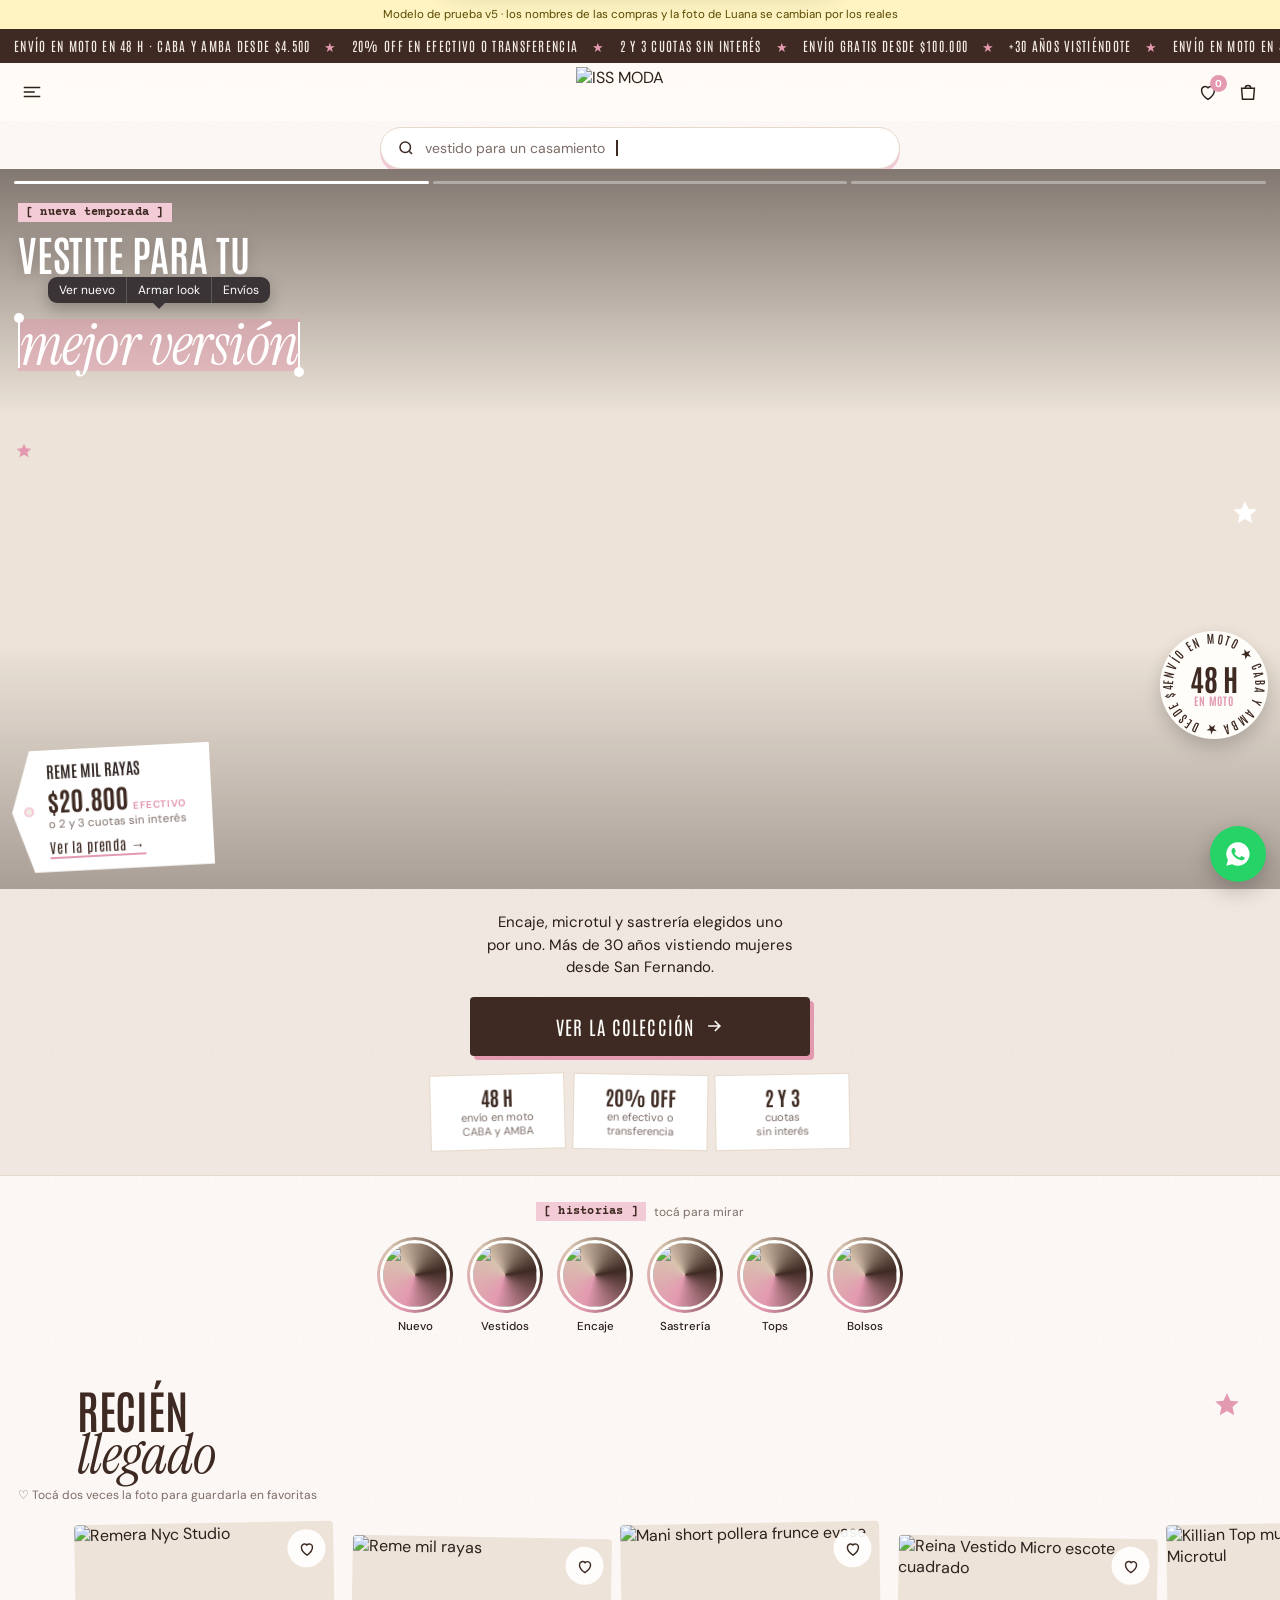
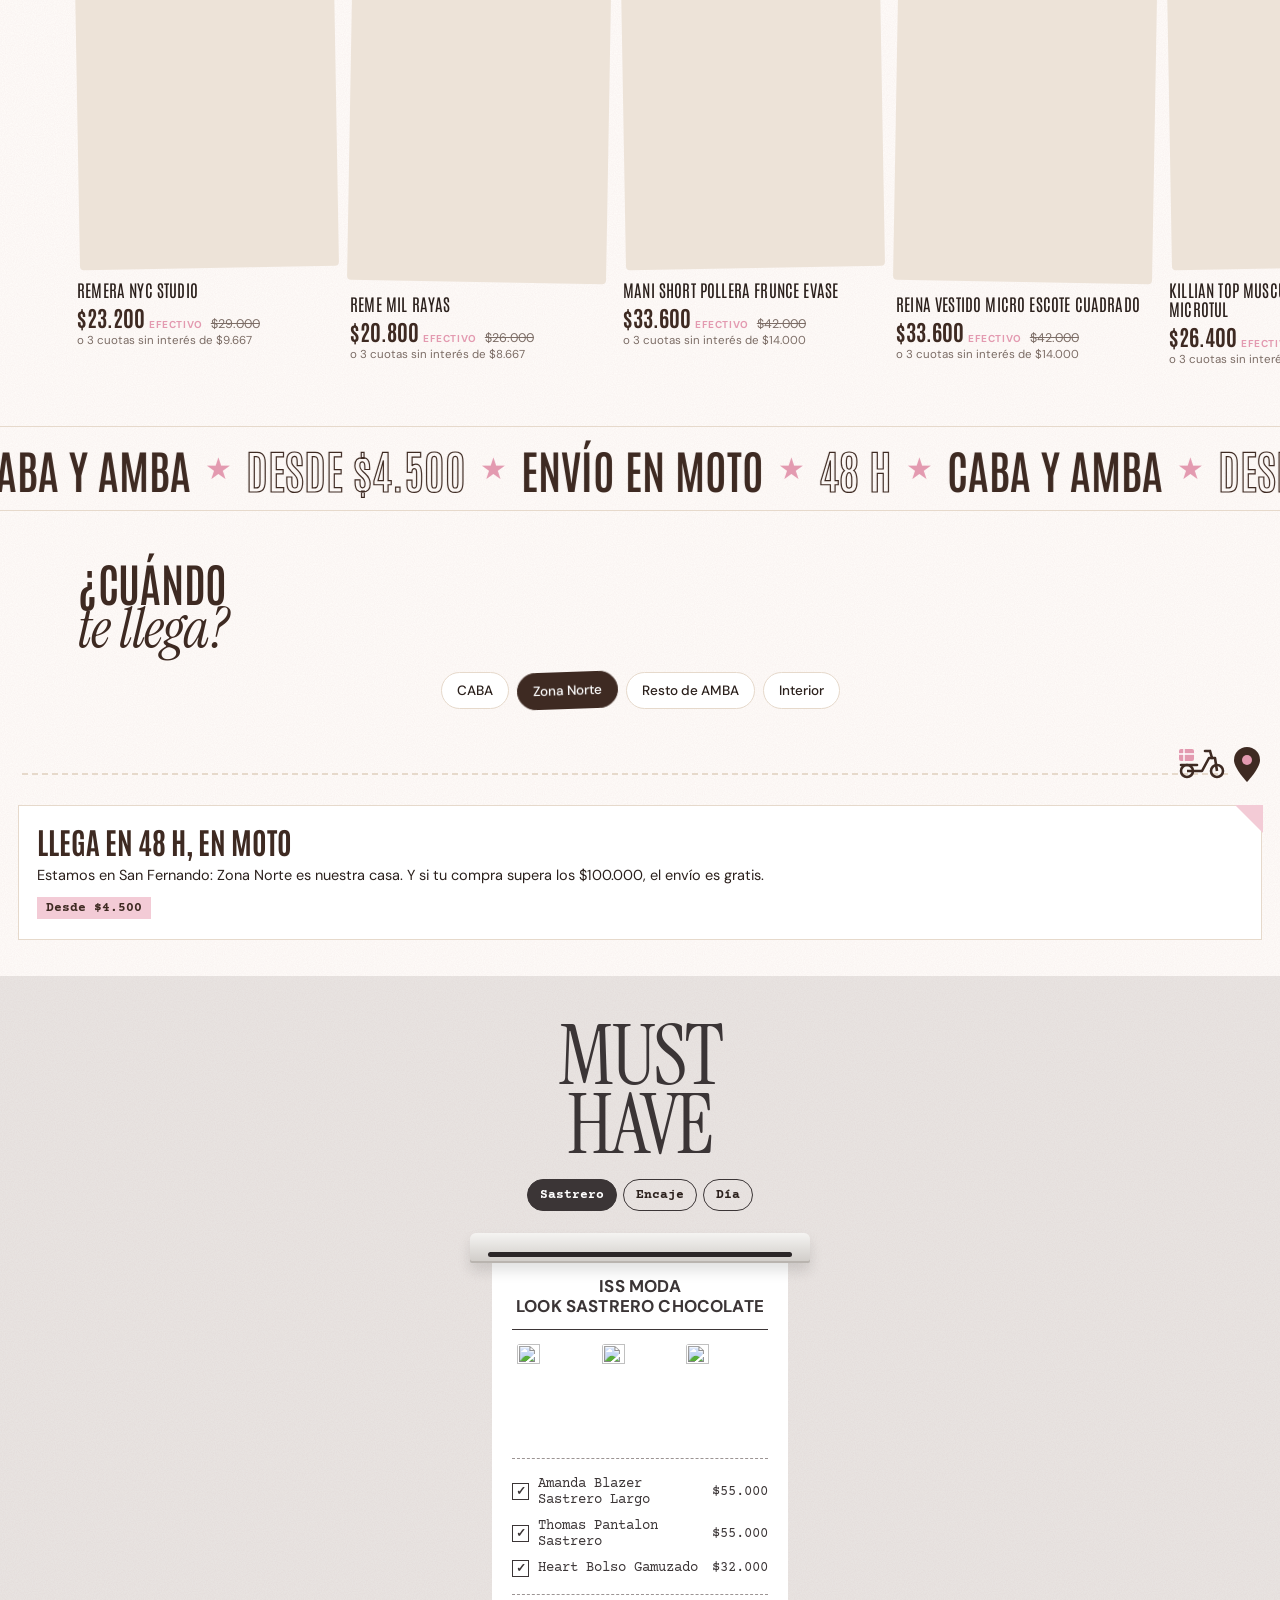
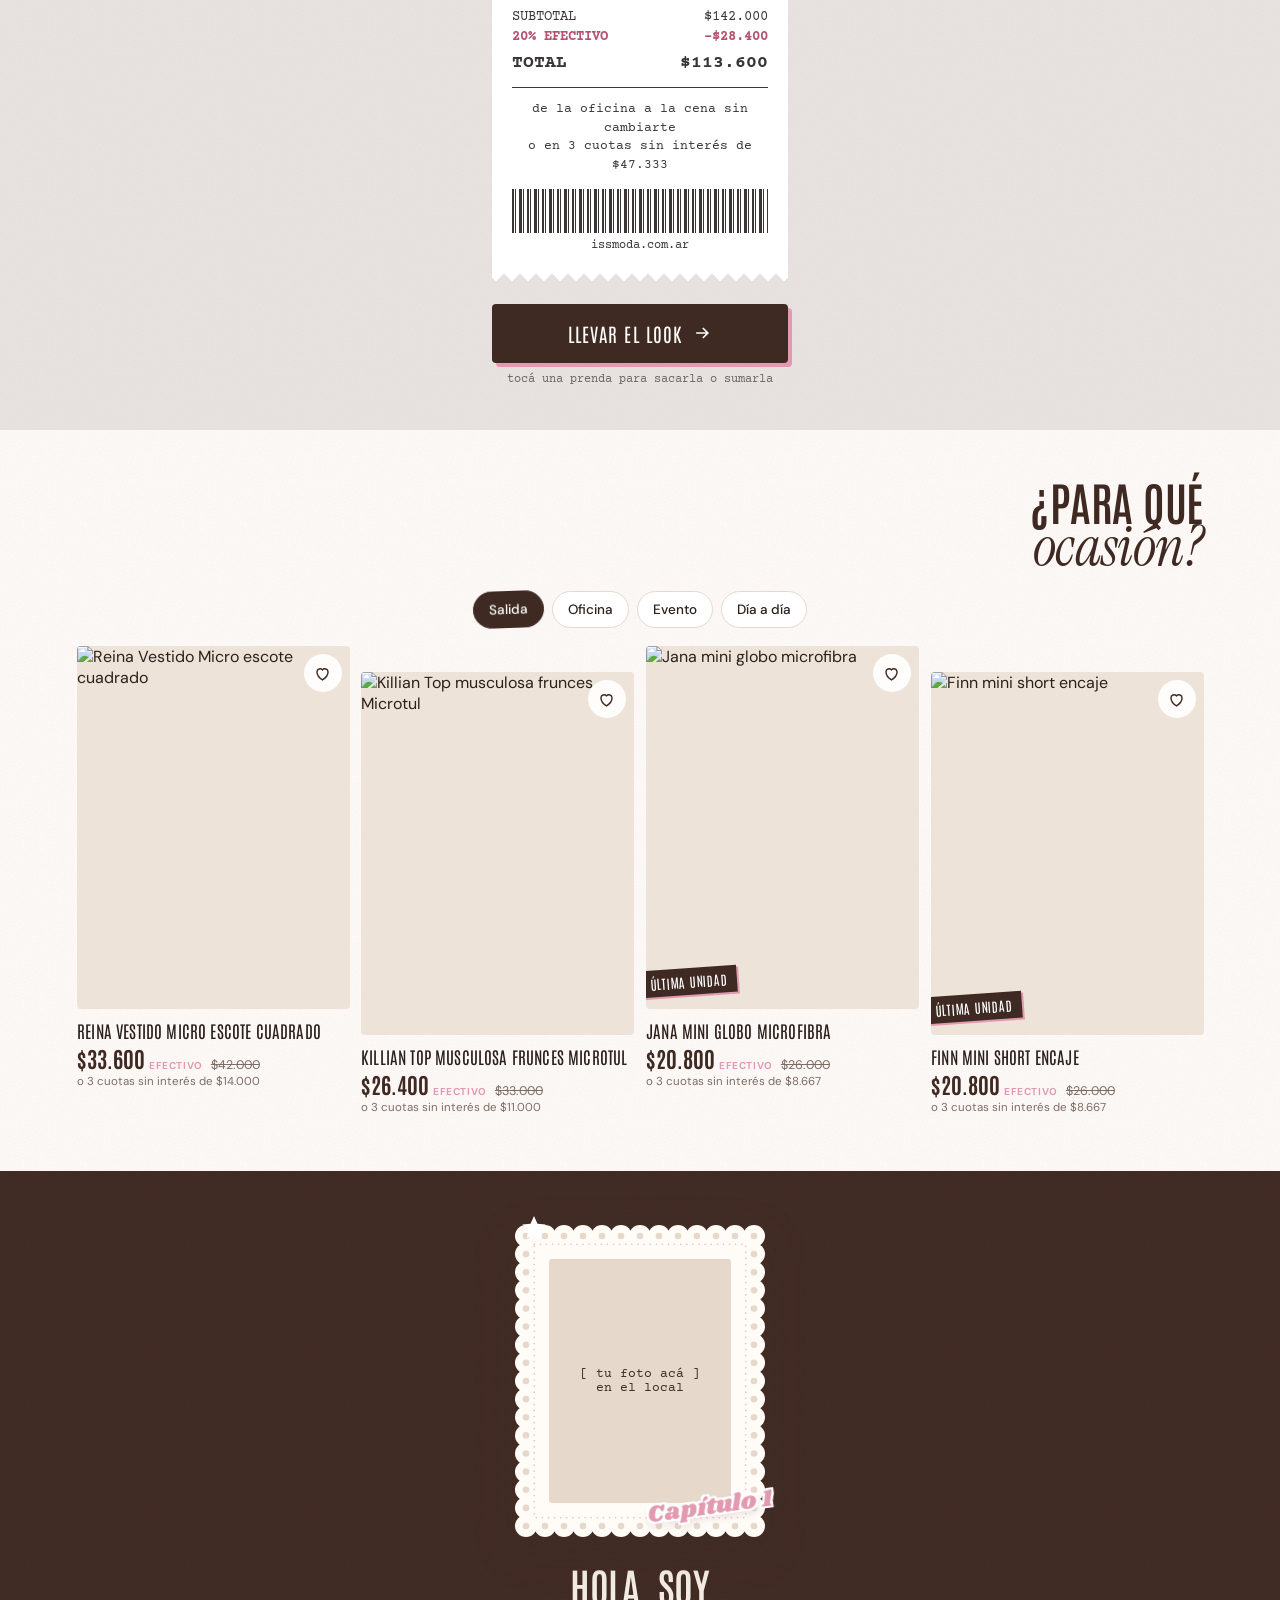
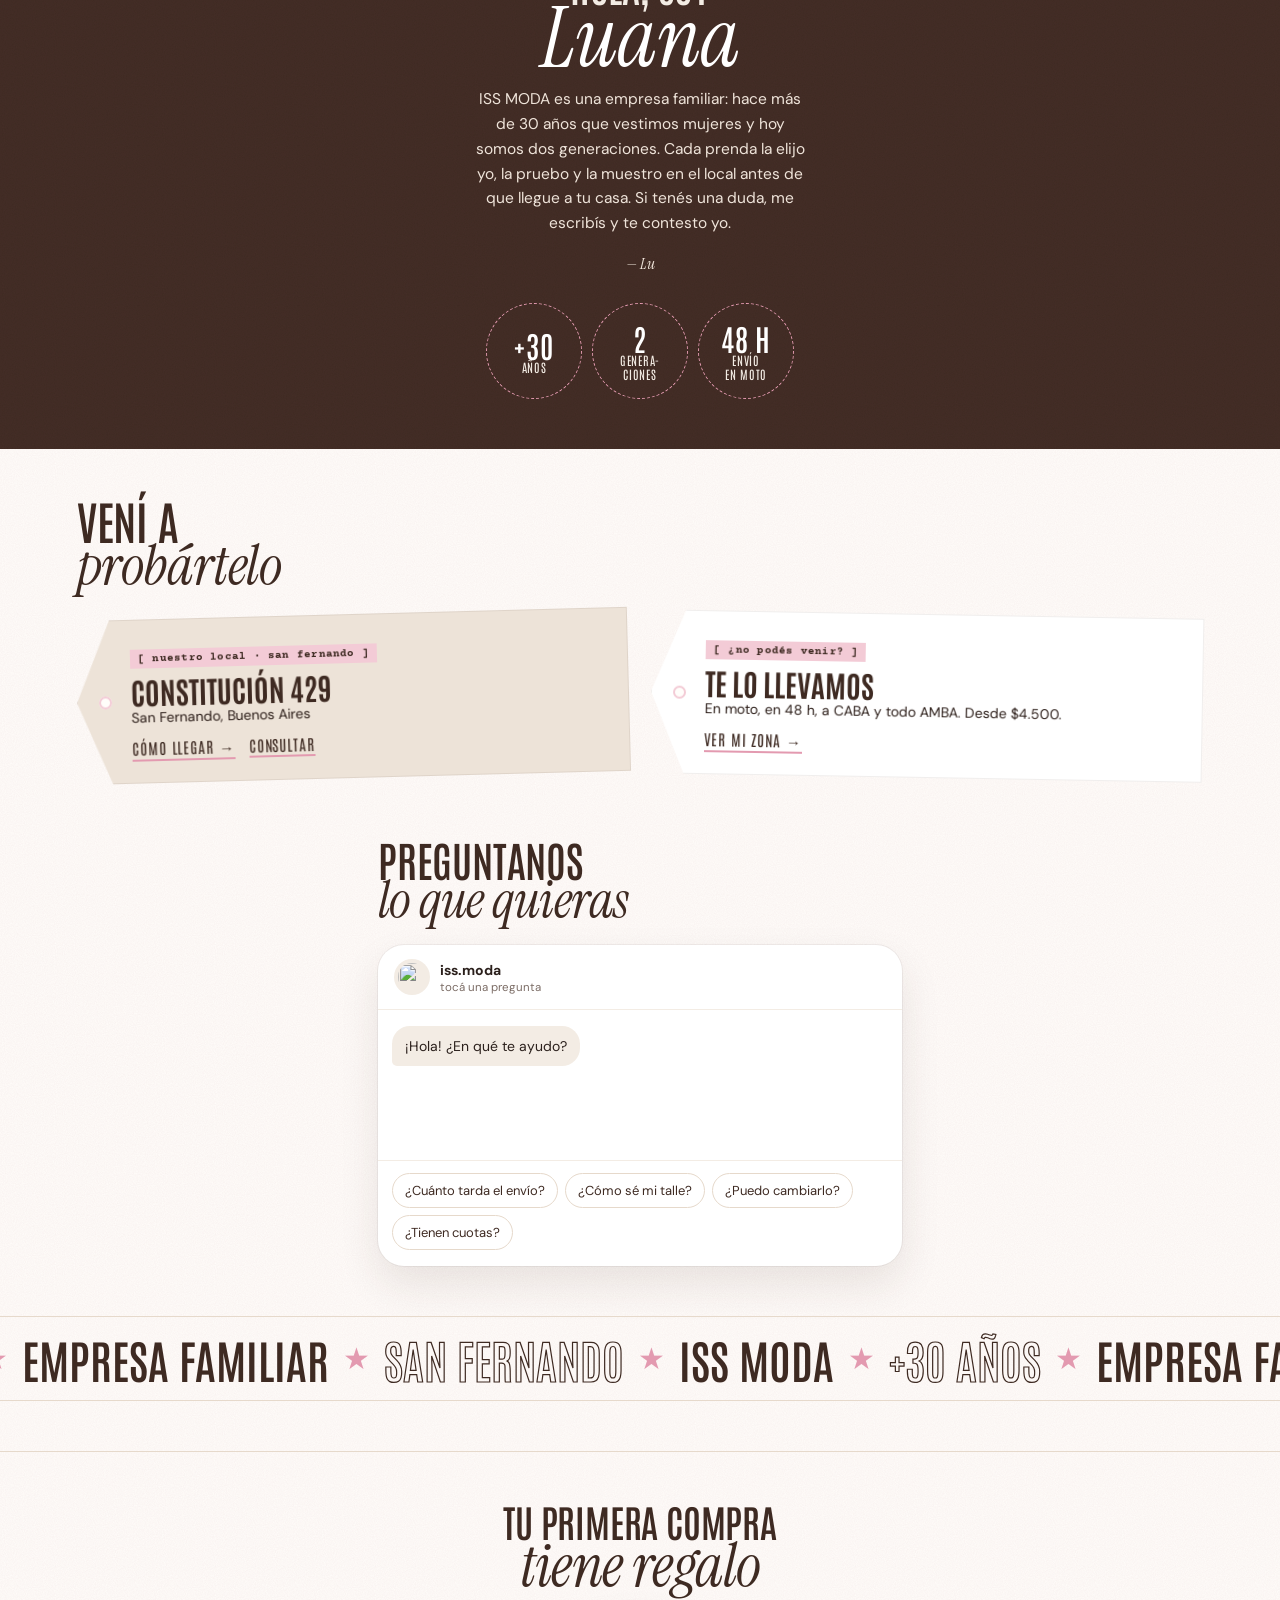
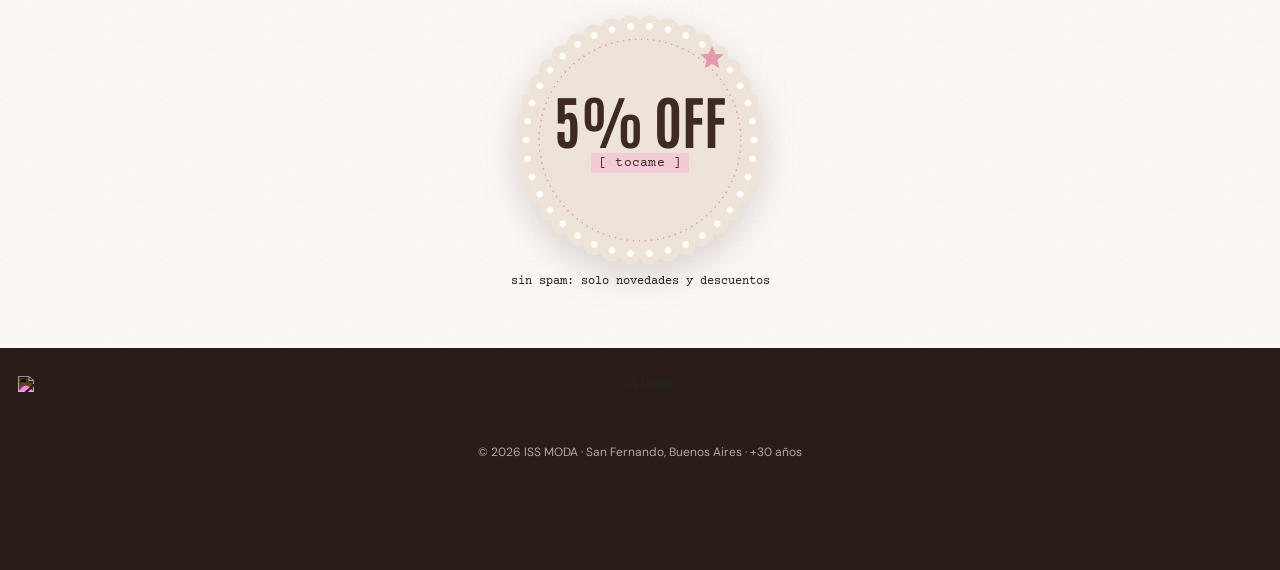
==== index.html @ 7a29948b "Modelo de prueba de la portada de ISS MODA" ====
<!doctype html>
<html lang="es">
<head>
<meta charset="utf-8">
<meta name="viewport" content="width=device-width,initial-scale=1">
<title>ISS MODA · modelo v5</title>
<link rel="preconnect" href="https://fonts.googleapis.com">
<link href="https://fonts.googleapis.com/css2?family=Antonio:wght@400;600;700&family=Instrument+Serif:ital@0;1&family=Courier+Prime:wght@400;700&family=DM+Sans:opsz,wght@9..40,400;9..40,500;9..40,700&family=Shrikhand&display=swap" rel="stylesheet">
<style>
:root{
  --rosa:#F3ECE4; --rosa2:#F3CBD6; --chicle:#E39AB0; --bordo:#3E2A22; --vino:#2A1C17;
  --nude:#EDE3D8; --crema:#FFFDFA; --rojo:#B5536E; --tinta:#2B201C; --gris:#7C6D66; --beige2:#E6D9CB;
  --caps:"Antonio",Impact,sans-serif; --serif:"Instrument Serif",Georgia,serif; --mono:"Courier Prime",monospace;
  --txt:"DM Sans",Helvetica,Arial,sans-serif; --sticker:"Shrikhand",cursive;
  --grano:url("data:image/svg+xml,%3Csvg xmlns='http://www.w3.org/2000/svg' width='160' height='160'%3E%3Cfilter id='n'%3E%3CfeTurbulence type='fractalNoise' baseFrequency='.9' numOctaves='2' stitchTiles='stitch'/%3E%3CfeColorMatrix values='0 0 0 0 .35 0 0 0 0 .1 0 0 0 0 .15 0 0 0 .07 0'/%3E%3C/filter%3E%3Crect width='160' height='160' filter='url(%23n)'/%3E%3C/svg%3E");
}
*{box-sizing:border-box;margin:0;padding:0}
html{scroll-behavior:smooth}
body{background:var(--crema) var(--grano);color:var(--tinta);font-family:var(--txt);-webkit-font-smoothing:antialiased;overflow-x:hidden}
img{display:block;max-width:100%}
a{color:inherit;text-decoration:none}
button{font:inherit;color:inherit;background:none;border:0;cursor:pointer}

.nota-modelo{background:#FFF4C2;color:#5a4a00;font-size:11.5px;text-align:center;padding:7px 12px}

/* ---------- piezas reutilizables ---------- */
.caps{font-family:var(--caps);font-weight:600;text-transform:uppercase;letter-spacing:-.005em;line-height:.92;color:var(--bordo)}
.it{font-family:var(--serif);font-style:italic;font-weight:400;letter-spacing:-.01em;line-height:.9;color:var(--bordo)}
.corchete{display:inline-block;background:var(--rosa2);color:var(--bordo);font-family:var(--mono);font-weight:700;font-size:12px;padding:3px 8px;letter-spacing:.02em}
.sticker-txt{display:inline-block;font-family:var(--sticker);color:var(--chicle);font-size:24px;line-height:1;transform:rotate(-4deg);
  text-shadow:2px 0 #fff,-2px 0 #fff,0 2px #fff,0 -2px #fff,2px 2px #fff,-2px -2px #fff,2px -2px #fff,-2px 2px #fff,0 4px 8px rgba(94,20,40,.18)}
.estrella{position:absolute;width:26px;height:26px;fill:var(--chicle);animation:titila 2.6s ease-in-out infinite;pointer-events:none}
@keyframes titila{0%,100%{transform:scale(1) rotate(0)}50%{transform:scale(.72) rotate(18deg);opacity:.75}}
.polaroid{position:absolute;background:#fff;padding:5px;border-radius:6px;box-shadow:0 10px 24px rgba(62,42,34,.2)}
.polaroid img{width:100%;height:100%;object-fit:cover;border-radius:3px}
.cta{display:flex;align-items:center;justify-content:center;gap:10px;background:var(--bordo);color:var(--crema);font-family:var(--caps);font-size:19px;letter-spacing:.06em;text-transform:uppercase;padding:17px 22px;border-radius:4px;box-shadow:4px 4px 0 var(--chicle);transition:transform .15s,box-shadow .15s}
.cta:active{transform:translate(4px,4px);box-shadow:0 0 0 var(--chicle)}
.cta svg{width:20px;height:20px;stroke:currentColor;fill:none;stroke-width:2}

/* entrada tipo "pegar un sticker" */
.pega{opacity:0;transform:scale(1.18) rotate(var(--r,-3deg))}
.pega.in{animation:pegar .55s cubic-bezier(.2,1.5,.45,1) forwards}
@keyframes pegar{to{opacity:1;transform:scale(1) rotate(var(--r2,0deg))}}
.sube{opacity:0;transform:translateY(28px)}
.sube.in{transition:opacity .7s,transform .7s cubic-bezier(.2,.8,.2,1);opacity:1;transform:none}

/* ---------- arriba ---------- */
.aviso{background:var(--bordo);color:var(--rosa);font-family:var(--caps);font-size:13px;letter-spacing:.1em;text-transform:uppercase;white-space:nowrap;overflow:hidden;padding:8px 0}
.aviso-in{display:inline-block;animation:corre 30s linear infinite}
.aviso span{margin:0 14px}
.aviso i{font-style:normal;color:var(--chicle)}
@keyframes corre{to{transform:translateX(-50%)}}
header{position:sticky;top:0;z-index:40;background:rgba(255,251,247,.9);backdrop-filter:blur(12px)}
.cab{display:flex;align-items:center;justify-content:space-between;height:58px;padding:0 12px}
.cab .logo{height:50px}
.ico{width:40px;height:40px;display:grid;place-items:center;position:relative}
.ico svg{width:22px;height:22px;stroke:var(--tinta);fill:none;stroke-width:1.6}
.ico em{position:absolute;top:3px;right:1px;min-width:17px;height:17px;padding:0 4px;border-radius:9px;background:var(--chicle);color:#fff;font-style:normal;font-size:10px;font-weight:700;display:grid;place-items:center;transition:transform .3s}
.ico em.salta{animation:salta .5s}
@keyframes salta{40%{transform:scale(1.5)}}
.buscador{margin:4px 14px 0;display:flex;align-items:center;gap:10px;background:#fff;border:1.5px solid var(--beige2);border-radius:99px;padding:11px 16px;font-size:14px;color:var(--gris);box-shadow:0 4px 0 var(--rosa2)}
.buscador svg{width:18px;height:18px;stroke:var(--bordo);fill:none;stroke-width:2;flex:none}
.cursor{display:inline-block;width:1.5px;height:16px;background:var(--bordo);margin-left:1px;vertical-align:-3px;animation:parpadea 1s steps(1) infinite}
@keyframes parpadea{50%{opacity:0}}

/* ---------- portada ---------- */
.hero{position:relative;background:var(--rosa) var(--grano);border-top:1px solid var(--beige2);border-bottom:1px solid var(--beige2);padding:26px 0 34px;margin-top:14px;overflow:hidden}
.escena{position:relative;width:min(340px,86vw);margin:0 auto;aspect-ratio:4/5}
.marco{position:absolute;inset:0;filter:drop-shadow(0 14px 22px rgba(62,42,34,.16));background-size:100% 100%}
.marco .foto{position:absolute;inset:34px;overflow:hidden;border-radius:3px}
.marco .foto img{width:100%;height:110%;object-fit:cover;object-position:center 20%;will-change:transform}
.tag{position:absolute;left:-14px;top:-6px;width:120px;z-index:3;transform-origin:62px 4px;animation:hamaca 3.4s ease-in-out infinite}
@keyframes hamaca{0%,100%{transform:rotate(-14deg)}50%{transform:rotate(-4deg)}}
.tag svg{width:120px;overflow:visible}
.tag p{position:absolute;left:0;right:0;top:46px;text-align:center;font-family:var(--caps);font-weight:600;font-size:13px;line-height:1.05;color:var(--bordo);transform:rotate(12deg)}
.s1{width:104px;height:124px;right:-26px;bottom:44px;--r:9deg;--r2:7deg;z-index:3}
.s2{width:84px;height:100px;left:-22px;bottom:-14px;--r:-12deg;--r2:-9deg;z-index:3}
.hero-txt{position:relative;text-align:center;padding:30px 16px 0}
.hero h1 .caps{display:block;font-size:52px}
.hero h1 .it{display:inline-block;font-size:70px;margin:50px 0 4px;position:relative}
.sel{position:relative;display:inline-block;padding:0 2px;background:linear-gradient(rgba(233,143,170,.38),rgba(233,143,170,.38)) no-repeat left/0% 100%;transition:background-size .9s cubic-bezier(.6,0,.2,1)}
.sel.on{background-size:100% 100%}
.sel i{position:absolute;top:6%;bottom:6%;width:2px;background:var(--bordo);opacity:0;transition:opacity .3s .8s}
.sel i:after{content:"";position:absolute;left:-4px;width:10px;height:10px;border-radius:50%;background:var(--bordo)}
.sel .ha{left:0}.sel .ha:after{top:-9px}
.sel .hb{right:0}.sel .hb:after{bottom:-9px}
.sel.on i{opacity:1}
.burbuja{position:absolute;left:50%;top:-42px;transform:translate(-50%,8px) scale(.9);opacity:0;display:flex;background:#3a3436;border-radius:9px;box-shadow:0 6px 16px rgba(0,0,0,.25);white-space:nowrap;transition:.35s cubic-bezier(.2,1.4,.4,1) 1.1s;z-index:5}
.sel.on .burbuja{opacity:1;transform:translate(-50%,0) scale(1)}
.burbuja:after{content:"";position:absolute;left:50%;bottom:-6px;margin-left:-6px;border:6px solid transparent;border-bottom:0;border-top-color:#3a3436}
.burbuja a{font-family:var(--txt);font-style:normal;font-size:12px;color:#fff;padding:8px 11px;letter-spacing:0}
.burbuja a+a{border-left:1px solid rgba(255,255,255,.18)}
.hero-sub{font-size:15px;line-height:1.5;color:var(--vino);max-width:310px;margin:10px auto 22px}
.hero .cta{max-width:320px;margin:0 auto}
.garantias{display:flex;justify-content:center;gap:6px 14px;flex-wrap:wrap;margin-top:16px;font-size:12px;color:var(--vino)}
.garantias span:before{content:"✓ ";color:var(--chicle);font-weight:700}

/* ---------- portada v4: la ropa a pantalla completa ---------- */
.hero2{position:relative;height:min(80svh,720px);min-height:540px;overflow:hidden;background:var(--nude)}
#slides{position:absolute;inset:-60px 0 0 0;will-change:transform}
.hero2 .sl{position:absolute;inset:0;opacity:0;transition:opacity 1s ease}
.hero2 .sl.on{opacity:1}
.hero2 .sl img{width:100%;height:100%;object-fit:cover;object-position:center 22%;transform:scale(1.1);transition:transform 6.5s ease-out}
.hero2 .sl.on img{transform:scale(1)}
.hero2 .velo{position:absolute;inset:0;z-index:1;pointer-events:none;background:linear-gradient(180deg,rgba(43,32,28,.55) 0%,rgba(43,32,28,0) 34%,rgba(43,32,28,0) 66%,rgba(43,32,28,.35) 100%)}
.hero2 .tz{position:absolute;top:0;bottom:0;width:40%;z-index:2}
.hero2 .tzi{left:0}.hero2 .tzd{right:0}
.barras-h{position:absolute;top:12px;left:14px;right:14px;display:flex;gap:4px;z-index:3}
.barras-h i{flex:1;height:2.5px;background:rgba(255,255,255,.35);border-radius:2px;overflow:hidden}
.barras-h i b{display:block;height:100%;width:0;background:#fff}
.hero2-tit{position:absolute;top:30px;left:18px;right:18px;z-index:3;pointer-events:none}
.hero2-tit .corchete{pointer-events:auto}
.hero2-tit .caps{display:block;color:#fff;font-size:42px;margin-top:12px;text-shadow:0 2px 14px rgba(0,0,0,.18)}
.hero2-tit .it{display:inline-block;color:#fff;font-size:58px;margin-top:46px;pointer-events:auto}
.hero2-tit .sel i,.hero2-tit .sel i:after{background:#fff}
.etqP{position:absolute;left:12px;bottom:20px;z-index:3;display:block;background:#fff;padding:13px 18px 13px 36px;min-width:200px;max-width:62%;
  clip-path:polygon(20px 0,100% 0,100% 100%,20px 100%,0 50%);transform:rotate(-3deg);filter:drop-shadow(0 8px 16px rgba(0,0,0,.2))}
.etqP:before{content:"";position:absolute;left:12px;top:50%;width:10px;height:10px;margin-top:-5px;border-radius:50%;background:var(--rosa);box-shadow:inset 0 0 0 2px var(--rosa2)}
.etqP b{display:block;font-family:var(--caps);font-weight:600;font-size:16px;text-transform:uppercase;line-height:1.05;color:var(--tinta)}
.etqP .ef{display:block;font-family:var(--caps);font-weight:700;font-size:26px;color:var(--bordo);margin-top:3px}
.etqP .ef small{font-family:var(--txt);font-size:10px;font-weight:700;color:var(--chicle);text-transform:uppercase;letter-spacing:.06em;margin-left:4px}
.etqP span{display:block;font-size:11.5px;color:var(--gris)}
.etqP u{display:inline-block;margin-top:6px;font-family:var(--caps);font-size:14px;letter-spacing:.06em;text-decoration:none;border-bottom:2px solid var(--chicle);color:var(--bordo)}
.etqP.pop{animation:etq .6s cubic-bezier(.2,1.5,.45,1)}
@keyframes etq{from{opacity:0;transform:rotate(-9deg) translateY(16px) scale(.9)}}
.giro{position:absolute;right:12px;bottom:150px;z-index:3;width:108px;height:108px;border-radius:50%;background:var(--crema);box-shadow:0 8px 18px rgba(0,0,0,.18)}
.giro svg.txt{position:absolute;inset:0;width:100%;height:100%;animation:gira 16s linear infinite}
@keyframes gira{to{transform:rotate(360deg)}}
.giro .centro{position:absolute;inset:0;display:grid;place-items:center;text-align:center;font-family:var(--caps);font-weight:700;color:var(--bordo);line-height:.9}
.giro .centro b{display:block;font-size:30px}
.giro .centro small{font-size:11px;letter-spacing:.08em;color:var(--chicle)}
.hero-pie{background:var(--rosa) var(--grano);padding:22px 18px 26px;text-align:center;border-bottom:1px solid var(--beige2)}
.hero-pie .hero-sub{margin:0 auto 18px}
.hero-pie .cta{max-width:340px;margin:0 auto}
.benef{display:grid;grid-template-columns:repeat(3,1fr);gap:8px;margin:18px auto 0;max-width:420px}
.benef div{background:#fff;border:1.5px solid var(--beige2);padding:12px 6px 10px;text-align:center;transform:rotate(var(--r,0deg))}
.benef b{display:block;font-family:var(--caps);font-size:20px;color:var(--bordo);line-height:1}
.benef span{display:block;font-size:11px;color:var(--gris);margin-top:4px;line-height:1.25}

/* ---------- ¿cuándo te llega? ---------- */
.envio{padding:50px 0 6px}
.ruta{position:relative;height:60px;margin:6px 18px 0}
.camino{position:absolute;left:4px;right:34px;top:40px;border-top:2.5px dashed var(--beige2)}
.moto{position:absolute;left:0;top:10px;width:52px;transition:left 1.6s cubic-bezier(.55,0,.2,1)}
.moto svg{width:52px;height:36px}
.ruta.va .moto{left:calc(100% - 86px)}
.ruta.va .moto svg{animation:traqueteo .2s linear 8}
@keyframes traqueteo{50%{transform:translateY(-2px)}}
.pin{position:absolute;right:0;top:12px;width:30px;height:38px}
.resp{margin:12px 18px 0;background:#fff;border:1.5px solid var(--beige2);padding:20px 18px;position:relative}
.resp:after{content:"";position:absolute;right:-1.5px;top:-1.5px;border:14px solid transparent;border-right-color:var(--rosa2);border-top-color:var(--rosa2)}
.resp h3{font-family:var(--caps);font-size:30px;text-transform:uppercase;color:var(--bordo);line-height:1}
.resp p{font-size:14.5px;line-height:1.55;color:var(--tinta);margin-top:8px}
.resp .precio{display:inline-block;margin-top:10px;font-family:var(--mono);font-weight:700;font-size:13px;background:var(--rosa2);color:var(--bordo);padding:4px 9px}
.resp.cambia{animation:msj .4s cubic-bezier(.2,1.3,.4,1)}

/* ---------- movimiento extra (v5) ---------- */
.progreso{position:fixed;top:0;left:0;height:3px;width:100%;transform-origin:0 50%;transform:scaleX(0);background:var(--chicle);z-index:100}
.hero2-tit .corchete{animation:subeL .7s .15s both}
.hero2-tit .caps{animation:subeL .8s .3s both}
.hero2-tit .it{animation:subeL .8s .5s both}
.etqP{animation:etq .7s .9s both}
.giro{animation:pegar2 .7s 1.2s cubic-bezier(.2,1.5,.45,1) both}
@keyframes subeL{from{opacity:0;transform:translateY(34px)}}
@keyframes pegar2{from{opacity:0;transform:scale(1.4) rotate(-20deg)}}
.benef div{animation:pop .6s cubic-bezier(.2,1.5,.45,1) both}
.benef div:nth-child(1){animation-delay:1.1s}.benef div:nth-child(2){animation-delay:1.25s}.benef div:nth-child(3){animation-delay:1.4s}
@keyframes pop{from{opacity:0;transform:translateY(14px) scale(.85)}}
.cta{position:relative;overflow:hidden}
.cta:after{content:"";position:absolute;top:0;bottom:0;left:-60%;width:45%;background:linear-gradient(100deg,transparent,rgba(255,255,255,.35),transparent);animation:brillo 4s ease-in-out infinite}
@keyframes brillo{0%,55%{left:-60%}100%{left:130%}}
.tit.sube .caps{opacity:0;transform:translateX(-46px);transition:opacity .8s,transform .8s cubic-bezier(.2,.8,.2,1)}
.tit.sube .it{display:inline-block;opacity:0;transform:translateX(46px);transition:opacity .8s .15s,transform .8s .15s cubic-bezier(.2,.8,.2,1)}
.tit.sube.in .caps,.tit.sube.in .it{opacity:1;transform:none}
.carril .pr{opacity:0;transform:translateX(50px) rotate(3deg)}
.carril.in .pr{animation:entraC .8s cubic-bezier(.2,1.2,.4,1) forwards}
.carril.in .pr:nth-child(2){animation-delay:.12s}.carril.in .pr:nth-child(3){animation-delay:.24s}.carril.in .pr:nth-child(4){animation-delay:.36s}
@keyframes entraC{to{opacity:1;transform:none}}
.cinta{overflow:hidden;white-space:nowrap;padding:12px 0;margin-top:40px;border-top:1px solid var(--beige2);border-bottom:1px solid var(--beige2)}
.cinta-in{display:inline-block;will-change:transform}
.cinta span{font-family:var(--caps);font-weight:600;font-size:46px;text-transform:uppercase;color:transparent;-webkit-text-stroke:1.2px var(--bordo);margin:0 14px;vertical-align:middle}
.cinta span.lleno{color:var(--bordo);-webkit-text-stroke:0}
.cinta i{font-style:normal;color:var(--chicle);font-size:30px;vertical-align:middle}
.sello{transition:transform .4s}
.sellos.in .sello{animation:pop .6s cubic-bezier(.2,1.5,.45,1) both}
.sellos.in .sello:nth-child(2){animation-delay:.15s}.sellos.in .sello:nth-child(3){animation-delay:.3s}
.etiq.in{animation:pegar .55s cubic-bezier(.2,1.5,.45,1) forwards,hamacaE 5s 1s ease-in-out infinite}
@keyframes hamacaE{0%,100%{transform:rotate(var(--r2))}50%{transform:rotate(calc(var(--r2) * -1))}}
.estrella{animation:titila 2.6s ease-in-out infinite,flota 6s ease-in-out infinite}
@keyframes flota{50%{translate:0 -8px}}

/* ---------- historias ---------- */
.historias{padding:26px 0 6px}
.historias .top{padding:0 18px 12px;display:flex;align-items:center;gap:8px}
.hist{display:flex;gap:14px;overflow-x:auto;padding:4px 18px;scrollbar-width:none}
.hist::-webkit-scrollbar{display:none}
.hist button{flex:none;width:76px;text-align:center}
.anillo{width:76px;height:76px;border-radius:50%;padding:3px;background:conic-gradient(from 200deg,var(--chicle),#D8C3AF,var(--bordo),var(--chicle))}
.anillo.visto{background:var(--beige2)}
.anillo img{width:100%;height:100%;border-radius:50%;object-fit:cover;border:3px solid var(--crema)}
.hist span{display:block;font-size:11.5px;margin-top:6px;font-weight:500}
/* visor de historias */
.visor{position:fixed;inset:0;z-index:90;background:#000;display:none}
.visor.abierto{display:block;animation:abre .3s ease-out}
@keyframes abre{from{opacity:0;transform:scale(.94)}}
.visor img{width:100%;height:100%;object-fit:cover}
.barras{position:absolute;top:12px;left:10px;right:10px;display:flex;gap:4px;z-index:2}
.barras i{flex:1;height:2.5px;background:rgba(255,255,255,.35);border-radius:2px;overflow:hidden}
.barras i b{display:block;height:100%;width:0;background:#fff}
.visor-cab{position:absolute;top:24px;left:12px;right:12px;display:flex;align-items:center;gap:9px;color:#fff;z-index:2;font-size:13px;font-weight:600}
.visor-cab img{width:32px;height:32px;border-radius:50%;background:var(--rosa);object-fit:contain;padding:3px}
.visor-cab button{margin-left:auto;font-size:28px;color:#fff;line-height:1;padding:4px 8px}
.visor-pie{position:absolute;left:0;right:0;bottom:0;padding:60px 18px 28px;background:linear-gradient(transparent,rgba(0,0,0,.65));color:#fff;z-index:2}
.visor-pie h4{font-family:var(--caps);font-size:30px;text-transform:uppercase;line-height:1}
.visor-pie p{font-size:15px;margin:6px 0 14px}
.visor-pie a{display:block;text-align:center;background:#fff;color:var(--bordo);font-family:var(--caps);font-size:18px;text-transform:uppercase;letter-spacing:.06em;padding:14px;border-radius:4px}
.visor .zona{position:absolute;top:70px;bottom:150px;width:40%;z-index:1}
.visor .zi{left:0}.visor .zd{right:0}

/* ---------- títulos de sección (cada uno distinto a propósito) ---------- */
.tit{padding:0 18px;position:relative}
.tit .caps{font-size:46px}
.tit .it{font-size:56px}

/* ---------- lo nuevo ---------- */
.nuevo{padding:44px 0 0;position:relative}
.nuevo .tit{margin-bottom:6px}
.pista{font-size:12px;color:var(--gris);padding:0 18px 14px;display:flex;align-items:center;gap:6px}
.carril{display:flex;gap:14px;overflow-x:auto;scroll-snap-type:x mandatory;scroll-padding:0 18px;padding:6px 18px 20px;scrollbar-width:none}
.carril::-webkit-scrollbar{display:none}
.pr{flex:none;width:62%;max-width:270px;scroll-snap-align:start;position:relative}
.pr .ft{position:relative;aspect-ratio:3/4;overflow:hidden;background:var(--nude);border-radius:4px;user-select:none;-webkit-user-select:none}
.pr .ft img{width:100%;height:100%;object-fit:cover;transition:transform .5s}
.pr:nth-child(odd) .ft{transform:rotate(-1deg)}
.pr:nth-child(even) .ft{transform:rotate(1deg);margin-top:14px}
.cora{position:absolute;right:8px;top:8px;width:38px;height:38px;border-radius:50%;background:rgba(255,255,255,.92);display:grid;place-items:center;z-index:2}
.cora svg{width:19px;height:19px;stroke:var(--bordo);stroke-width:1.8;fill:none;transition:.25s}
.cora.si svg{fill:var(--chicle);stroke:var(--chicle);animation:salta .45s}
.gran-cora{position:absolute;left:50%;top:50%;width:90px;height:90px;margin:-45px 0 0 -45px;fill:#fff;opacity:0;pointer-events:none;filter:drop-shadow(0 4px 12px rgba(0,0,0,.3))}
.gran-cora.pop{animation:granCora .9s ease-out}
@keyframes granCora{0%{opacity:0;transform:scale(.3)}25%{opacity:1;transform:scale(1.15)}45%{transform:scale(.95)}80%{opacity:1;transform:scale(1)}100%{opacity:0;transform:scale(1.1) translateY(-20px)}}
.ult{position:absolute;left:-6px;bottom:14px;z-index:2;background:var(--bordo);color:#fff;font-family:var(--caps);font-size:13px;letter-spacing:.06em;text-transform:uppercase;padding:5px 10px;transform:rotate(-4deg);box-shadow:2px 2px 0 var(--chicle)}
.pr h3{font-family:var(--caps);font-weight:400;font-size:17px;text-transform:uppercase;letter-spacing:.01em;margin-top:12px;line-height:1.1}
.pr .pz{display:flex;align-items:baseline;gap:8px;margin-top:4px;flex-wrap:wrap}
.pr .ef{font-family:var(--caps);font-weight:700;font-size:22px;color:var(--bordo)}
.pr .ef small{font-family:var(--txt);font-size:10px;font-weight:700;color:var(--chicle);margin-left:4px;text-transform:uppercase;letter-spacing:.06em}
.pr del{font-size:12.5px;color:var(--gris)}
.pr .cu{font-size:11.5px;color:var(--gris);margin-top:1px}

/* ---------- ticket del look ---------- */
.ticket-sec{background:#E9E6E3 var(--grano);padding:46px 0 44px;margin-top:30px;text-align:center;overflow:hidden}
.ticket-sec h2{font-family:var(--serif);font-weight:400;font-size:84px;line-height:.82;color:#3b3536;letter-spacing:-.02em}
.looks{display:flex;justify-content:center;gap:6px;margin:20px 0 22px}
.looks button{font-family:var(--mono);font-size:13px;font-weight:700;padding:8px 12px;border:1.5px solid #3b3536;border-radius:99px;transition:.2s}
.looks button.on{background:#3b3536;color:#fff}
.impresora{width:min(340px,90vw);margin:0 auto;position:relative}
.ranura{height:30px;background:linear-gradient(#f5f4f2,#cfcbc7);border-radius:6px 6px 2px 2px;box-shadow:0 8px 14px rgba(0,0,0,.12),inset 0 -2px 0 #b9b4af;position:relative;z-index:2}
.ranura:after{content:"";position:absolute;left:18px;right:18px;bottom:6px;height:5px;background:#2b2627;border-radius:3px}
.papel-caja{overflow:hidden;margin:-8px 22px 0;position:relative;z-index:1;padding-bottom:16px}
.papel{background:#fff;font-family:var(--mono);color:#3b3536;text-align:left;padding:22px 20px 30px;transform:translateY(-102%);
  -webkit-mask:linear-gradient(#000,#000) top/100% calc(100% - 10px) no-repeat,conic-gradient(from -45deg at bottom,#0000,#000 1deg 89deg,#0000 90deg) bottom/16px 10px repeat-x;
  mask:linear-gradient(#000,#000) top/100% calc(100% - 10px) no-repeat,conic-gradient(from -45deg at bottom,#0000,#000 1deg 89deg,#0000 90deg) bottom/16px 10px repeat-x;
  filter:drop-shadow(0 6px 10px rgba(0,0,0,.08))}
.papel.imprime{animation:imprime 2.4s steps(14) forwards}
@keyframes imprime{to{transform:none}}
.papel .lin{border-top:1.5px solid #3b3536;margin:12px 0}
.papel .lin2{border-top:1.5px dashed #9b9493;margin:12px 0}
.papel h3{font-family:var(--txt);font-weight:700;font-size:17px;text-transform:uppercase;text-align:center;line-height:1.15;letter-spacing:.01em}
.papel .fotos{display:flex;justify-content:center;gap:8px;margin:14px 0 6px}
.papel .fotos img{width:30%;aspect-ratio:3/4;object-fit:cover;border-radius:3px}
.item{display:flex;align-items:center;gap:9px;font-size:13.5px;padding:5px 0;cursor:pointer;width:100%;text-align:left;font-family:var(--mono)}
.item .chk{width:17px;height:17px;border:1.5px solid #3b3536;flex:none;display:grid;place-items:center;font-size:12px;font-weight:700}
.item.fuera{color:#b6b0ae;text-decoration:line-through}
.item.fuera .chk{border-color:#b6b0ae}
.item b{margin-left:auto;font-weight:400;white-space:nowrap}
.fila-t{display:flex;justify-content:space-between;font-size:13.5px;padding:2px 0}
.fila-t.total{font-size:18px;font-weight:700;padding-top:6px}
.fila-t.ahorro{color:var(--rojo);font-weight:700}
.papel .frase{font-size:12.5px;text-align:center;line-height:1.5;margin-top:4px}
.barcode{height:44px;margin:14px 0 6px;background:repeating-linear-gradient(90deg,#3b3536 0 2px,#fff 2px 3px,#3b3536 3px 4px,#fff 4px 7px,#3b3536 7px 10px,#fff 10px 11px,#3b3536 11px 12px,#fff 12px 15px)}
.papel .web{text-align:center;font-size:12px}
.ticket-sec .cta{width:min(296px,80vw);margin:6px auto 0}
.tip{font-family:var(--mono);font-size:12px;color:#6d6566;margin-top:10px}

/* ---------- ocasión ---------- */
.ocasion{padding:50px 0 10px}
.ocasion .tit{text-align:right}
.chips{display:flex;gap:8px;padding:18px 18px 18px;overflow-x:auto;scrollbar-width:none}
.chips::-webkit-scrollbar{display:none}
.chips button{flex:none;font-size:13.5px;font-weight:500;padding:9px 15px;border-radius:99px;background:#fff;border:1.5px solid var(--beige2);transition:.2s}
.chips button.on{background:var(--bordo);border-color:var(--bordo);color:#fff;transform:rotate(-2deg)}
.grilla{display:grid;grid-template-columns:1fr 1fr;gap:18px 12px;padding:0 18px}
.grilla .pr{width:auto;max-width:none}
.grilla .pr .ft{transform:none!important;margin-top:0!important}
.grilla .pr:nth-child(even){margin-top:26px}
.grilla.cambia .pr{animation:baraja .5s cubic-bezier(.2,1.3,.4,1) both}
.grilla.cambia .pr:nth-child(2){animation-delay:.06s}.grilla.cambia .pr:nth-child(3){animation-delay:.12s}.grilla.cambia .pr:nth-child(4){animation-delay:.18s}
@keyframes baraja{from{opacity:0;transform:translateY(20px) rotate(-3deg) scale(.95)}}

/* ---------- Luana ---------- */
.luana{background:var(--bordo) var(--grano);color:var(--rosa);padding:54px 0 50px;margin-top:46px;position:relative;overflow:hidden}
.luana .escena{width:min(250px,64vw);aspect-ratio:4/5}
.luana .foto{display:grid;place-items:center;background:var(--beige2);color:var(--bordo);font-family:var(--mono);font-size:13px;text-align:center;padding:10px}
.cap1{position:absolute;right:-8px;bottom:18px;z-index:3}
.luana .txt{padding:30px 22px 0;text-align:center}
.luana .caps{color:var(--rosa);font-size:40px}
.luana .it{color:#fff;font-size:84px;line-height:.8}
.luana p{font-size:15.5px;line-height:1.6;max-width:340px;margin:16px auto 0;color:#EFE4DA}
.firma{font-family:var(--serif);font-style:italic;font-size:30px;color:#fff;margin-top:14px}
.sellos{display:flex;justify-content:center;gap:10px;margin-top:26px}
.sello{width:96px;height:96px;border-radius:50%;border:1.5px dashed var(--chicle);display:grid;place-items:center;text-align:center;font-family:var(--caps);text-transform:uppercase;font-size:12px;letter-spacing:.06em;line-height:1.1;color:var(--rosa)}
.sello b{display:block;font-size:30px;color:#fff;font-weight:600}

/* ---------- locales (etiquetas de ropa) ---------- */
.locales{padding:50px 0 10px}
.etiquetas{display:grid;gap:22px;padding:22px 18px 0}
.etiq{position:relative;background:var(--nude);padding:26px 22px 22px 54px;clip-path:polygon(34px 0,100% 0,100% 100%,34px 100%,0 50%);transform:rotate(var(--r2));box-shadow:inset 0 0 0 1px rgba(62,42,34,.08)}
.etiq:before{content:"";position:absolute;left:22px;top:50%;width:13px;height:13px;margin-top:-6px;border-radius:50%;background:var(--crema);box-shadow:inset 0 0 0 2px var(--rosa2)}
.etiq .corchete{font-size:11px}
.etiq h3{font-family:var(--caps);font-size:30px;text-transform:uppercase;color:var(--bordo);margin:8px 0 2px;line-height:1}
.etiq p{font-size:14px;color:var(--vino)}
.etiq a{display:inline-block;margin-top:12px;font-family:var(--caps);font-size:15px;letter-spacing:.06em;text-transform:uppercase;border-bottom:2px solid var(--chicle);color:var(--bordo);padding-bottom:1px;margin-right:14px}

/* ---------- preguntas como chat ---------- */
.chat-sec{padding:52px 18px 10px}
.telefono{margin-top:20px;background:#fff;border-radius:26px;box-shadow:0 18px 40px rgba(62,42,34,.10),0 0 0 1px rgba(62,42,34,.06);overflow:hidden}
.tel-cab{display:flex;align-items:center;gap:10px;padding:14px 16px;border-bottom:1px solid var(--rosa)}
.tel-cab img{width:36px;height:36px;border-radius:50%;background:var(--rosa);object-fit:contain;padding:4px}
.tel-cab b{font-size:14px}.tel-cab small{display:block;font-size:11.5px;color:var(--gris)}
.mensajes{padding:16px 14px;min-height:150px;display:flex;flex-direction:column;gap:8px;background:#fff}
.msj{max-width:80%;font-size:14px;line-height:1.45;padding:10px 13px;border-radius:18px;animation:msj .35s cubic-bezier(.2,1.3,.4,1)}
@keyframes msj{from{opacity:0;transform:translateY(10px) scale(.95)}}
.msj.yo{align-self:flex-end;background:var(--rosa2);color:var(--bordo);border-bottom-right-radius:5px}
.msj.iss{align-self:flex-start;background:var(--rosa);border-bottom-left-radius:5px}
.puntos{display:flex;gap:4px;padding:14px 14px}
.puntos i{width:7px;height:7px;border-radius:50%;background:#b9a6ab;animation:pt 1s infinite}
.puntos i:nth-child(2){animation-delay:.15s}.puntos i:nth-child(3){animation-delay:.3s}
@keyframes pt{30%{transform:translateY(-5px)}}
.preguntas{display:flex;flex-wrap:wrap;gap:7px;padding:12px 14px 16px;border-top:1px solid var(--rosa)}
.preguntas button{font-size:13px;padding:8px 12px;border-radius:99px;border:1.5px solid var(--beige2);color:var(--bordo);background:#fff}
.preguntas button[disabled]{opacity:.35}

/* ---------- club / corazón ---------- */
.club{background:var(--crema) var(--grano);border-top:1px solid var(--beige2);margin-top:50px;padding:52px 18px 60px;text-align:center;position:relative;overflow:hidden}
.club .caps{font-size:38px}
.club .it{font-size:60px}
.corazon{position:relative;width:250px;height:250px;margin:22px auto 0;perspective:900px}
.corazon .cara{position:absolute;inset:0;transition:transform .8s cubic-bezier(.3,1.3,.4,1);backface-visibility:hidden;-webkit-backface-visibility:hidden}
.corazon .dorso{transform:rotateY(180deg)}
.corazon.vuelta .frente{transform:rotateY(-180deg)}
.corazon.vuelta .dorso{transform:none}
.corazon .sello-encaje{position:absolute;inset:0;background-size:100% 100%;filter:drop-shadow(0 12px 18px rgba(62,42,34,.18))}
.frente{animation:balancea 3s ease-in-out infinite}
@keyframes balancea{0%,100%{transform:rotate(-3deg)}50%{transform:rotate(3deg)}}
.corazon.vuelta .frente{animation:none}
.cara .adentro{position:absolute;left:0;right:0;top:78px;text-align:center;color:var(--bordo)}
.frente .adentro b{display:block;font-family:var(--caps);font-size:58px;line-height:.9}
.frente .adentro .corchete{margin-top:8px}
.frente .adentro span{font-size:12.5px;font-weight:500}
.dorso .adentro{top:64px;padding:0 48px;color:var(--bordo)}
.dorso .adentro p{font-size:12.5px;font-weight:500;margin-bottom:8px}
.dorso input{width:100%;border:0;border-bottom:1.5px solid var(--bordo);background:transparent;font:inherit;font-size:14px;padding:6px 2px;outline:none;text-align:center;color:var(--bordo)}
.dorso button{margin-top:10px;font-family:var(--caps);font-size:15px;letter-spacing:.06em;text-transform:uppercase;background:var(--bordo);color:#fff;padding:8px 16px;border-radius:3px}
.club .tip{color:var(--vino)}

footer{background:var(--vino);color:rgba(239,228,218,.7);text-align:center;font-size:12px;padding:28px 18px 110px}
footer .logo{height:42px;margin:0 auto 10px;filter:invert(1) brightness(1.6)}

/* ---------- flotantes ---------- */
.wa{position:fixed;right:14px;bottom:18px;z-index:50;width:56px;height:56px;border-radius:50%;background:#25D366;display:grid;place-items:center;box-shadow:0 8px 22px rgba(0,0,0,.25)}
.wa svg{width:28px;height:28px;fill:#fff}
.noti{position:fixed;left:10px;right:10px;top:10px;z-index:80;max-width:400px;margin:0 auto;display:flex;gap:11px;align-items:center;padding:11px 13px;border-radius:22px;background:rgba(250,246,247,.9);backdrop-filter:blur(18px);-webkit-backdrop-filter:blur(18px);box-shadow:0 10px 30px rgba(0,0,0,.18);transform:translateY(-140%);transition:transform .55s cubic-bezier(.2,1.25,.4,1)}
.noti.ve{transform:none}
.noti .app{width:38px;height:38px;border-radius:9px;background:var(--rosa);flex:none;display:grid;place-items:center;overflow:hidden}
.noti .app img{width:34px}
.noti .cuerpo{flex:1;min-width:0}
.noti .cuerpo small{display:block;font-size:11px;font-weight:700;letter-spacing:.04em;color:var(--gris);text-transform:uppercase}
.noti .cuerpo p{font-size:13.5px;line-height:1.3;margin-top:1px}
.noti .mini{width:40px;height:48px;border-radius:7px;object-fit:cover;flex:none}

@media (prefers-reduced-motion:reduce){*,*:before,*:after{animation:none!important;transition:none!important}.pega,.sube{opacity:1;transform:none}.papel{transform:none}}

@media (min-width:860px){
  .escena{width:400px}
  .hero{display:grid;grid-template-columns:1fr 1fr;align-items:center;padding:60px 6vw}
  .hero-txt{text-align:left;padding:0}
  .hero h1 .caps{font-size:80px}.hero h1 .it{font-size:104px;margin-top:56px}
  .hero-sub{margin-left:0}.hero .cta{margin:0}.garantias{justify-content:flex-start}
  .buscador{max-width:520px;margin:6px auto 0}
  .hist,.historias .top{justify-content:center}
  .tit{padding:0 6vw}.carril{padding:6px 6vw 20px;scroll-padding:0 6vw}.pr{width:23%}
  .grilla{grid-template-columns:repeat(4,1fr);padding:0 6vw}.chips{justify-content:center}
  .etiquetas{grid-template-columns:1fr 1fr;padding:22px 6vw 0}
  .chat-sec{max-width:560px;margin:0 auto}
}
</style>
</head>
<body>
<div class="nota-modelo">Modelo de prueba v5 · los nombres de las compras y la foto de Luana se cambian por los reales</div>

<div class="progreso" id="progreso"></div>
<div class="aviso"><div class="aviso-in" id="aviso"></div></div>

<header>
  <div class="cab">
    <button class="ico" aria-label="Menú"><svg viewBox="0 0 24 24"><path d="M3 7h18M3 12h12M3 17h18"/></svg></button>
    <img class="logo" id="logoCab" alt="ISS MODA">
    <div style="display:flex">
      <button class="ico" aria-label="Favoritas"><svg viewBox="0 0 24 24"><path d="M12 20s-7-4.4-7-10a4 4 0 017-2.6A4 4 0 0119 10c0 5.6-7 10-7 10z"/></svg><em id="nFav">0</em></button>
      <button class="ico" aria-label="Carrito"><svg viewBox="0 0 24 24"><path d="M5 8h14l-1 12H6L5 8z"/><path d="M9 8a3 3 0 016 0"/></svg></button>
    </div>
  </div>
</header>
<div class="buscador" role="search"><svg viewBox="0 0 24 24"><circle cx="11" cy="11" r="7"/><path d="M20 20l-3.5-3.5"/></svg><span id="tipeo"></span><span class="cursor"></span></div>

<!-- 1. PORTADA: la ropa es la protagonista -->
<section class="hero2" id="hero">
  <div id="slides"></div>
  <div class="velo"></div>
  <div class="tz tzi" id="hzi"></div><div class="tz tzd" id="hzd"></div>
  <div class="barras-h" id="barrasH"></div>
  <div class="hero2-tit">
    <span class="corchete">[ nueva temporada ]</span>
    <h1><span class="caps">Vestite para tu</span>
      <span class="it"><span class="sel" id="sel"><span class="burbuja"><a href="#nuevo">Ver nuevo</a><a href="#ticket">Armar look</a><a href="#envio">Envíos</a></span><i class="ha"></i>mejor versión<i class="hb"></i></span></span></h1>
  </div>
  <a class="etqP" id="etqP" href="#"><b id="etqN"></b><span class="ef" id="etqE"></span><span id="etqC"></span><u>Ver la prenda →</u></a>
  <a class="giro" href="#envio" aria-label="Envío en moto en 48 horas">
    <svg class="txt" viewBox="0 0 108 108"><defs><path id="circ" d="M54,54 m-41,0 a41,41 0 1,1 82,0 a41,41 0 1,1 -82,0"/></defs>
      <text font-family="Antonio" font-size="11.5" font-weight="600" letter-spacing="2.2" fill="#3E2A22"><textPath href="#circ">ENVÍO EN MOTO ★ CABA Y AMBA ★ DESDE $4.500 ★</textPath></text></svg>
    <div class="centro"><div><b>48 H</b><small>EN MOTO</small></div></div>
  </a>
  <svg class="estrella" style="top:46%;right:22px;z-index:3;fill:#fff" viewBox="0 0 24 24"><path d="M12 1l3.2 7 7.6.8-5.7 5.1 1.6 7.6L12 17.6 5.3 21.5l1.6-7.6L1.2 8.8 8.8 8z"/></svg>
  <svg class="estrella" style="top:38%;left:16px;z-index:3;width:16px;height:16px;animation-delay:.9s" viewBox="0 0 24 24"><path d="M12 1l3.2 7 7.6.8-5.7 5.1 1.6 7.6L12 17.6 5.3 21.5l1.6-7.6L1.2 8.8 8.8 8z"/></svg>
</section>
<div class="hero-pie">
  <p class="hero-sub">Encaje, microtul y sastrería elegidos uno por uno. Más de 30 años vistiendo mujeres desde San Fernando.</p>
  <a class="cta" href="#nuevo">Ver la colección <svg viewBox="0 0 24 24"><path d="M5 12h14M13 6l6 6-6 6"/></svg></a>
  <div class="benef">
    <div style="--r:-1.5deg"><b>48 H</b><span>envío en moto<br>CABA y AMBA</span></div>
    <div style="--r:1deg"><b>20% OFF</b><span>en efectivo o<br>transferencia</span></div>
    <div style="--r:-1deg"><b>2 Y 3</b><span>cuotas<br>sin interés</span></div>
  </div>
</div>

<!-- 2. HISTORIAS: el gesto que ya conocen de Instagram -->
<section class="historias">
  <div class="top"><span class="corchete">[ historias ]</span><span style="font-size:12px;color:var(--gris)">tocá para mirar</span></div>
  <div class="hist" id="hist"></div>
</section>
<div class="visor" id="visor">
  <div class="barras" id="barras"></div>
  <div class="visor-cab"><img id="visorLogo" alt=""><span>iss.moda</span><button id="cerrar" aria-label="Cerrar">×</button></div>
  <img id="visorImg" alt="">
  <div class="zona zi" id="zi"></div><div class="zona zd" id="zd"></div>
  <div class="visor-pie"><h4 id="visorTit"></h4><p id="visorPz"></p><a id="visorLink" href="#">Ver la prenda</a></div>
</div>

<!-- 3. LO NUEVO -->
<section class="nuevo" id="nuevo">
  <div class="tit sube"><span class="caps" style="display:block">Recién</span><span class="it">llegado</span>
    <svg class="estrella" style="top:4px;right:40px" viewBox="0 0 24 24"><path d="M12 1l3.2 7 7.6.8-5.7 5.1 1.6 7.6L12 17.6 5.3 21.5l1.6-7.6L1.2 8.8 8.8 8z"/></svg></div>
  <p class="pista">♡ Tocá dos veces la foto para guardarla en favoritas</p>
  <div class="carril" id="carril"></div>
</section>

<div class="cinta" aria-hidden="true"><div class="cinta-in" data-v="1"><span class="lleno">Envío en moto</span><i>★</i><span>48 h</span><i>★</i><span class="lleno">CABA y AMBA</span><i>★</i><span>desde $4.500</span><i>★</i><span class="lleno">Envío en moto</span><i>★</i><span>48 h</span><i>★</i><span class="lleno">CABA y AMBA</span><i>★</i><span>desde $4.500</span><i>★</i></div></div>

<!-- 3b. ¿CUÁNDO TE LLEGA? -->
<section class="envio" id="envio">
  <div class="tit sube"><span class="caps" style="display:block">¿Cuándo</span><span class="it">te llega?</span></div>
  <div class="chips" id="zonas"></div>
  <div class="ruta" id="ruta">
    <div class="camino"></div>
    <div class="moto"><svg viewBox="0 0 52 36"><rect x="3" y="6" width="15" height="12" rx="2" fill="#E39AB0"/><path d="M8 6v12M3 11h15" stroke="#fff" stroke-width="1.4"/><circle cx="11" cy="28" r="6" fill="none" stroke="#3E2A22" stroke-width="2.6"/><circle cx="41" cy="28" r="6" fill="none" stroke="#3E2A22" stroke-width="2.6"/><path d="M11 28h15l7-13h6l2 13" fill="none" stroke="#3E2A22" stroke-width="2.6" stroke-linejoin="round"/><path d="M36 15l-2-7h-5" fill="none" stroke="#3E2A22" stroke-width="2.6" stroke-linecap="round"/><path d="M5 22h16" stroke="#3E2A22" stroke-width="2.6" stroke-linecap="round"/></svg></div>
    <svg class="pin" viewBox="0 0 30 38"><path d="M15 37s13-13.5 13-22A13 13 0 002 15c0 8.5 13 22 13 22z" fill="#3E2A22"/><circle cx="15" cy="15" r="5" fill="#E39AB0"/></svg>
  </div>
  <div class="resp" id="resp"></div>
</section>

<!-- 4. TICKET DEL LOOK: armar el conjunto completo -->
<section class="ticket-sec" id="ticket">
  <h2 class="sube">MUST<br>HAVE</h2>
  <div class="looks" id="looks"></div>
  <div class="impresora">
    <div class="ranura"></div>
    <div class="papel-caja"><div class="papel" id="papel"></div></div>
  </div>
  <a class="cta" href="#">Llevar el look <svg viewBox="0 0 24 24"><path d="M5 12h14M13 6l6 6-6 6"/></svg></a>
  <p class="tip">tocá una prenda para sacarla o sumarla</p>
</section>

<!-- 5. OCASIÓN -->
<section class="ocasion">
  <div class="tit sube"><span class="caps" style="display:block">¿Para qué</span><span class="it">ocasión?</span></div>
  <div class="chips" id="chips"></div>
  <div class="grilla" id="grilla"></div>
</section>

<!-- 6. LUANA -->
<section class="luana">
  <div class="escena">
    <div class="marco" id="marcoLuana"><div class="foto">[ tu foto acá ]<br>en el local</div></div>
    <span class="sticker-txt cap1 pega" style="--r:-14deg;--r2:-8deg">Capítulo 1</span>
    <svg class="estrella" style="top:-10px;left:6px;fill:#fff" viewBox="0 0 24 24"><path d="M12 1l3.2 7 7.6.8-5.7 5.1 1.6 7.6L12 17.6 5.3 21.5l1.6-7.6L1.2 8.8 8.8 8z"/></svg>
  </div>
  <div class="txt sube">
    <span class="caps" style="display:block">Hola, soy</span><span class="it">Luana</span>
    <p>ISS MODA es una empresa familiar: hace más de 30 años que vestimos mujeres y hoy somos dos generaciones. Cada prenda la elijo yo, la pruebo y la muestro en el local antes de que llegue a tu casa. Si tenés una duda, me escribís y te contesto yo.</p>
    <p class="firma">— Lu</p>
  </div>
  <div class="sellos sube" id="sellos">
    <div class="sello"><div><b data-to="30" data-pre="+">+30</b>años</div></div>
    <div class="sello"><div><b>2</b>genera-<br>ciones</div></div>
    <div class="sello"><div><b data-to="48" data-suf=" h">48 h</b>envío<br>en moto</div></div>
  </div>
</section>

<!-- 7. LOCAL -->
<section class="locales">
  <div class="tit sube"><span class="caps" style="display:block">Vení a</span><span class="it">probártelo</span></div>
  <div class="etiquetas">
    <div class="etiq pega" style="--r:-4deg;--r2:-1.5deg"><span class="corchete">[ nuestro local · san fernando ]</span><h3>Constitución 429</h3><p>San Fernando, Buenos Aires</p>
      <a href="https://maps.google.com/?q=Constitucion+429+San+Fernando">Cómo llegar →</a><a href="https://wa.me/5491144208788">Consultar</a></div>
    <div class="etiq pega" style="--r:4deg;--r2:1deg;background:#fff"><span class="corchete">[ ¿no podés venir? ]</span><h3>Te lo llevamos</h3><p>En moto, en 48 h, a CABA y todo AMBA. Desde $4.500.</p>
      <a href="#envio">Ver mi zona →</a></div>
  </div>
</section>

<!-- 8. PREGUNTAS COMO CHAT -->
<section class="chat-sec">
  <div class="sube"><span class="caps" style="display:block;font-size:42px">Preguntanos</span><span class="it" style="font-size:52px">lo que quieras</span></div>
  <div class="telefono sube">
    <div class="tel-cab"><img id="chatLogo" alt=""><div><b>iss.moda</b><small>tocá una pregunta</small></div></div>
    <div class="mensajes" id="mensajes"><div class="msj iss">¡Hola! ¿En qué te ayudo?</div></div>
    <div class="preguntas" id="preguntas"></div>
  </div>
</section>

<div class="cinta" aria-hidden="true"><div class="cinta-in" data-v="-1"><span>+30 años</span><i>★</i><span class="lleno">Empresa familiar</span><i>★</i><span>San Fernando</span><i>★</i><span class="lleno">ISS MODA</span><i>★</i><span>+30 años</span><i>★</i><span class="lleno">Empresa familiar</span><i>★</i><span>San Fernando</span><i>★</i><span class="lleno">ISS MODA</span><i>★</i></div></div>

<!-- 9. CLUB: cierre con regalo -->
<section class="club" id="club">
  <span class="caps" style="display:block">Tu primera compra</span><span class="it">tiene regalo</span>
  <div class="corazon" id="corazon">
    <div class="cara frente"><div class="sello-encaje" id="selloF"></div>
      <div class="adentro"><b>5% OFF</b><span class="corchete">[ tocame ]</span></div>
      <svg class="estrella" style="top:30px;right:40px" viewBox="0 0 24 24"><path d="M12 1l3.2 7 7.6.8-5.7 5.1 1.6 7.6L12 17.6 5.3 21.5l1.6-7.6L1.2 8.8 8.8 8z"/></svg></div>
    <div class="cara dorso"><div class="sello-encaje" id="selloD"></div>
      <div class="adentro"><p>Dejá tu mail y te mandamos el cupón</p><input type="email" placeholder="tu@mail.com" onclick="event.stopPropagation()"><br><button onclick="event.stopPropagation();this.textContent='¡Listo! ✓'">Quiero mi 5%</button></div></div>
  </div>
  <p class="tip">sin spam: solo novedades y descuentos</p>
</section>

<footer><img class="logo" id="logoPie" alt="ISS MODA"><br>© 2026 ISS MODA · San Fernando, Buenos Aires · +30 años</footer>

<a class="wa" href="https://wa.me/5491144208788" aria-label="WhatsApp"><svg viewBox="0 0 24 24"><path d="M12 2a10 10 0 00-8.6 15.1L2 22l5-1.3A10 10 0 1012 2zm5.3 14.2c-.2.6-1.3 1.2-1.8 1.2-.5.1-1 .1-3.3-.8-2.8-1.2-4.6-4-4.7-4.2-.1-.2-1.1-1.5-1.1-2.9s.7-2 1-2.3c.2-.3.5-.3.7-.3h.5c.2 0 .4 0 .6.5l.8 2c.1.2.1.3 0 .5l-.4.6-.4.4c-.1.1-.3.3-.1.6.2.3.8 1.3 1.7 2.1 1.2 1 2.1 1.3 2.4 1.5.3.1.5.1.6-.1l.9-1c.2-.3.4-.2.6-.1l1.9.9c.3.1.5.2.5.3.1.2.1.7-.1 1.2z"/></svg></a>

<div class="noti" id="noti"><div class="app"><img id="notiLogo" alt=""></div><div class="cuerpo"><small>ISS MODA</small><p id="notiTxt"></p></div><img class="mini" id="notiImg" alt=""></div>

<script>
var LOGO="https://dcdn-us.mitiendanube.com/stores/977/287/themes/common/logo-3332211776209483737-1788557379-481d02f61b91cc59278f19dbdee0c7291788557379-320-0.webp";
var P=[],$=function(id){return document.getElementById(id)};
var fmt=function(n){return "$"+Math.round(n).toLocaleString("es-AR")};
var num=function(s){return parseInt(String(s).replace(/\D/g,""))||0};
var q=function(n){return P.find(function(p){return p.n.toLowerCase().indexOf(n.toLowerCase())>-1})||P[0]};
var nombre=function(p){return p.n.replace(/\s*\/\/\s*/g," ")};
var POCAS=["kira","Jana","Finn","Amanda","Harvey","Tenaz"]; /* en la tienda real: stock de Tiendanube */

fetch("productos.json").then(function(r){return r.json()}).then(function(d){P=d;armar()});

function encajeRedondo(el,fondo){
  var w=el.clientWidth,R=w/2,r=11,n=Math.round(2*Math.PI*(R-r)/(1.7*r)),o="";
  for(var i=0;i<n;i++){var a=i/n*2*Math.PI,x=R+(R-r)*Math.cos(a),y=R+(R-r)*Math.sin(a);o+='<circle cx="'+x+'" cy="'+y+'" r="'+r+'" fill="'+fondo+'"/>';}
  o+='<circle cx="'+R+'" cy="'+R+'" r="'+(R-r)+'" fill="'+fondo+'"/>';
  for(i=0;i<n;i++){a=i/n*2*Math.PI;x=R+(R-r)*Math.cos(a);y=R+(R-r)*Math.sin(a);o+='<circle cx="'+x+'" cy="'+y+'" r="'+(r*.3)+'" fill="#FFFDFA"/>';}
  o+='<circle cx="'+R+'" cy="'+R+'" r="'+(R-r*2.2)+'" fill="none" stroke="#E39AB0" stroke-width="1.6" stroke-dasharray="0.1 6" stroke-linecap="round"/>';
  el.style.backgroundImage='url("data:image/svg+xml,'+encodeURIComponent('<svg xmlns="http://www.w3.org/2000/svg" width="'+w+'" height="'+w+'">'+o+'</svg>')+'")';
}
/* ---- puntilla: marco con ondas y agujeritos, dibujado al tamaño exacto ---- */
function encaje(el,r){
  var w=el.clientWidth,h=el.clientHeight,c="#FFFBF7",o="";
  var nx=Math.max(2,Math.round((w-2*r)/(1.7*r))),ny=Math.max(2,Math.round((h-2*r)/(1.7*r)));
  var sx=(w-2*r)/nx,sy=(h-2*r)/ny,pts=[];
  for(var i=0;i<=nx;i++){pts.push([r+i*sx,r]);pts.push([r+i*sx,h-r]);}
  for(var j=1;j<ny;j++){pts.push([r,r+j*sy]);pts.push([w-r,r+j*sy]);}
  pts.forEach(function(p){o+='<circle cx="'+p[0]+'" cy="'+p[1]+'" r="'+r+'" fill="'+c+'"/>';});
  o+='<rect x="'+r+'" y="'+r+'" width="'+(w-2*r)+'" height="'+(h-2*r)+'" fill="'+c+'"/>';
  pts.forEach(function(p){o+='<circle cx="'+p[0]+'" cy="'+p[1]+'" r="'+(r*.3)+'" fill="#E6D9CB"/>';});
  var k=r*1.75;
  o+='<rect x="'+k+'" y="'+k+'" width="'+(w-2*k)+'" height="'+(h-2*k)+'" fill="none" stroke="#EDB9C8" stroke-width="1.6" stroke-dasharray="0.1 6" stroke-linecap="round"/>';
  el.style.backgroundImage='url("data:image/svg+xml,'+encodeURIComponent('<svg xmlns="http://www.w3.org/2000/svg" width="'+w+'" height="'+h+'">'+o+'</svg>')+'")';
}

function tarjeta(p){
  var v=num(p.p),poca=POCAS.some(function(x){return p.n.toLowerCase().indexOf(x.toLowerCase())>-1});
  return '<a class="pr" href="'+p.link+'" data-n="'+p.n+'"><div class="ft"><img loading="lazy" src="'+p.img+'" alt="'+nombre(p)+'">'+
    '<button class="cora" aria-label="Guardar"><svg viewBox="0 0 24 24"><path d="M12 20s-7-4.4-7-10a4 4 0 017-2.6A4 4 0 0119 10c0 5.6-7 10-7 10z"/></svg></button>'+
    '<svg class="gran-cora" viewBox="0 0 24 24"><path d="M12 21s-8-5-8-11.2A4.6 4.6 0 0112 7a4.6 4.6 0 018 2.8C20 16 12 21 12 21z"/></svg>'+
    (poca?'<span class="ult">Última unidad</span>':'')+'</div>'+
    '<h3>'+nombre(p)+'</h3><div class="pz"><span class="ef">'+fmt(v*.8)+'<small>efectivo</small></span><del>'+fmt(v)+'</del></div>'+
    '<p class="cu">o 3 cuotas sin interés de '+fmt(v/3)+'</p></a>';
}

/* ---- favoritas: doble toque como en Instagram ---- */
var FAV={};try{FAV=JSON.parse(localStorage.getItem("issFav")||"{}")}catch(e){}
function pintarFav(){var n=Object.keys(FAV).length;$("nFav").textContent=n;document.querySelectorAll(".pr").forEach(function(c){c.querySelector(".cora").classList.toggle("si",!!FAV[c.dataset.n])});}
function marcar(card,forzar){
  var n=card.dataset.n;if(FAV[n]&&!forzar)delete FAV[n];else FAV[n]=1;
  try{localStorage.setItem("issFav",JSON.stringify(FAV))}catch(e){}
  pintarFav();var b=$("nFav");b.classList.remove("salta");void b.offsetWidth;b.classList.add("salta");
}
document.addEventListener("click",function(e){
  var c=e.target.closest(".cora");if(c){e.preventDefault();marcar(c.closest(".pr"));return;}
});
var ultimoToque=0;
document.addEventListener("click",function(e){
  var ft=e.target.closest(".pr .ft");if(!ft||e.target.closest(".cora"))return;
  e.preventDefault();var ahora=Date.now();
  if(ahora-ultimoToque<350){var g=ft.querySelector(".gran-cora");g.classList.remove("pop");void g.offsetWidth;g.classList.add("pop");marcar(ft.closest(".pr"),true);ultimoToque=0;clearTimeout(window.__ir);}
  else{ultimoToque=ahora;var href=ft.closest(".pr").href;window.__ir=setTimeout(function(){location.href=href},360);}
});

function armar(){
  ["logoCab","logoPie","visorLogo","chatLogo","notiLogo"].forEach(function(id){$(id).src=LOGO});
  $("aviso").innerHTML=Array(2).fill('<span>Envío en moto en 48 h · CABA y AMBA desde $4.500</span><i>★</i><span>20% off en efectivo o transferencia</span><i>★</i><span>2 y 3 cuotas sin interés</span><i>★</i><span>Envío gratis desde $100.000</span><i>★</i><span>+30 años vistiéndote</span><i>★</i>').join("");

  /* portada */
  encaje($("marcoLuana"),11); encajeRedondo($("selloF"),"#EDE3D8"); encajeRedondo($("selloD"),"#FFFFFF");
  setTimeout(function(){$("sel").classList.add("on")},700);
  /* portada: 3 prendas que pasan solas, como historias (en la tienda real: fotos nuevas de la temporada) */
  var HS=["mil rayas","Reina","Lina vestido"].map(q),hx=0,ht,HD=5500;
  $("slides").innerHTML=HS.map(function(p,i){return '<div class="sl"><img src="'+p.img+'" alt="'+nombre(p)+'"'+(i?' loading="lazy"':'')+'></div>'}).join("");
  $("barrasH").innerHTML=HS.map(function(){return '<i><b></b></i>'}).join("");
  function irA(i){hx=(i+HS.length)%HS.length;var p=HS[hx],v=num(p.p);
    document.querySelectorAll("#slides .sl").forEach(function(s,k){s.classList.toggle("on",k===hx)});
    [].forEach.call($("barrasH").children,function(c,k){var b=c.firstChild;b.style.transition="none";b.style.width=(k<hx?100:0)+"%";if(k===hx){void b.offsetWidth;b.style.transition="width "+HD+"ms linear";b.style.width="100%";}});
    $("etqN").textContent=nombre(p);$("etqE").innerHTML=fmt(v*.8)+'<small>efectivo</small>';$("etqC").textContent="o 2 y 3 cuotas sin interés";$("etqP").href=p.link;
    var e=$("etqP");e.classList.remove("pop");void e.offsetWidth;e.classList.add("pop");
    clearTimeout(ht);ht=setTimeout(function(){irA(hx+1)},HD);}
  irA(0);$("hzd").onclick=function(){irA(hx+1)};$("hzi").onclick=function(){irA(hx-1)};

  /* ¿cuándo te llega? */
  var ZN=[["CABA","Llega en 48 h, en moto","Te lo llevamos a tu casa en moto. Y si tu compra supera los $100.000, el envío es gratis.","Desde $4.500",1],
          ["Zona Norte","Llega en 48 h, en moto","Estamos en San Fernando: Zona Norte es nuestra casa. Y si tu compra supera los $100.000, el envío es gratis.","Desde $4.500",1],
          ["Resto de AMBA","Llega en 48 h, en moto","Te lo llevamos en moto a todo el AMBA. Y si tu compra supera los $100.000, el envío es gratis.","Desde $4.500",1],
          ["Interior","Llega a todo el país","Lo mandamos por Correo Argentino o Andreani. El costo lo ves poniendo tu código postal en cada prenda.","Gratis desde $100.000",0]];
  $("zonas").innerHTML=ZN.map(function(z,i){return '<button data-i="'+i+'">'+z[0]+'</button>'}).join("");
  function zona(i,animar){var z=ZN[i];document.querySelectorAll("#zonas button").forEach(function(b,k){b.classList.toggle("on",k===i)});
    $("resp").innerHTML='<h3>'+z[1]+'</h3><p>'+z[2]+'</p><span class="precio">'+z[3]+'</span>';
    var r=$("resp");r.classList.remove("cambia");void r.offsetWidth;r.classList.add("cambia");
    if(animar){var ru=$("ruta");ru.classList.remove("va");void ru.offsetWidth;setTimeout(function(){ru.classList.add("va")},60);}}
  zona(1,false);
  $("zonas").addEventListener("click",function(e){var b=e.target.closest("button");if(b)zona(+b.dataset.i,true);});
  new IntersectionObserver(function(es,o){if(es[0].isIntersecting){$("ruta").classList.add("va");o.disconnect();}},{threshold:.6}).observe($("ruta"));

  /* buscador que escribe solo */
  var frases=["vestido para un casamiento","top de encaje","pantalón sastrero","algo para el finde","falda larga"],fi=0,ci=0,borra=false;
  (function tipea(){var f=frases[fi];$("tipeo").textContent=f.slice(0,ci);
    if(!borra&&ci<f.length){ci++;setTimeout(tipea,70)}else if(!borra){borra=true;setTimeout(tipea,1600)}
    else if(ci>0){ci--;setTimeout(tipea,30)}else{borra=false;fi=(fi+1)%frases.length;setTimeout(tipea,300)}})();

  /* historias */
  var H=[{t:"Nuevo",ps:["Remera Nyc","mil rayas","Mani short"]},{t:"Vestidos",ps:["Reina","Lina vestido"]},{t:"Encaje",ps:["kira","Anna","Harvey"]},{t:"Sastrería",ps:["Amanda","Thomas"]},{t:"Tops",ps:["Killian","Trini","Amura"]},{t:"Bolsos",ps:["Heart"]}];
  $("hist").innerHTML=H.map(function(h,i){return '<button data-i="'+i+'"><div class="anillo"><img src="'+q(h.ps[0]).img+'" alt=""></div><span>'+h.t+'</span></button>'}).join("");
  var hi=0,si=0,tmr,dur=4000,arr;
  function mostrar(){var h=H[hi],p=q(h.ps[si]);
    $("barras").innerHTML=h.ps.map(function(_,k){return '<i><b style="width:'+(k<si?100:0)+'%"></b></i>'}).join("");
    $("visorImg").src=p.img;$("visorTit").textContent=nombre(p);$("visorPz").textContent=fmt(num(p.p)*.8)+" en efectivo · 2 y 3 cuotas sin interés";$("visorLink").href=p.link;
    var b=$("barras").children[si].firstChild;b.style.transition="none";b.style.width="0";void b.offsetWidth;b.style.transition="width "+dur+"ms linear";b.style.width="100%";
    clearTimeout(tmr);tmr=setTimeout(sig,dur);}
  function sig(){si++;if(si>=H[hi].ps.length){document.querySelectorAll(".hist .anillo")[hi].classList.add("visto");hi++;si=0;if(hi>=H.length)return cerrar();}mostrar();}
  function ant(){if(si>0)si--;else if(hi>0){hi--;si=0}mostrar();}
  function cerrar(){clearTimeout(tmr);$("visor").classList.remove("abierto");document.body.style.overflow="";}
  $("hist").addEventListener("click",function(e){var b=e.target.closest("button");if(!b)return;hi=+b.dataset.i;si=0;$("visor").classList.add("abierto");document.body.style.overflow="hidden";mostrar();});
  $("zd").onclick=sig;$("zi").onclick=ant;$("cerrar").onclick=cerrar;

  /* lo nuevo */
  $("carril").innerHTML=["Remera Nyc","mil rayas","Mani short","Reina","Killian","Trini","Anna"].map(function(n){return tarjeta(q(n))}).join("");

  /* ticket del look */
  var LOOKS=[{b:"Sastrero",t:"Look sastrero chocolate",ps:["Amanda","Thomas","Heart"],f:"de la oficina a la cena sin cambiarte"},
             {b:"Encaje",t:"Look encaje de noche",ps:["Trini","kira","Heart"],f:"brilla lo justo, cómodo toda la noche"},
             {b:"Día",t:"Look día de sol",ps:["mil rayas","Mani short","Heart"],f:"fresco, lindo y listo para el finde"}];
  var li=0,fuera={};
  $("looks").innerHTML=LOOKS.map(function(l,i){return '<button data-i="'+i+'"'+(i?'':' class="on"')+'>'+l.b+'</button>'}).join("");
  function ticket(){var L=LOOKS[li],ps=L.ps.map(q),sub=0;
    var h='<h3>ISS MODA<br>'+L.t+'</h3><div class="lin"></div><div class="fotos">'+ps.map(function(p){return '<img src="'+p.img+'" alt="">'}).join("")+'</div><div class="lin2"></div>';
    ps.forEach(function(p,k){var v=num(p.p),off=fuera[k];if(!off)sub+=v;h+='<button class="item'+(off?' fuera':'')+'" data-k="'+k+'"><span class="chk">'+(off?'':'✓')+'</span>'+nombre(p)+'<b>'+fmt(v)+'</b></button>';});
    h+='<div class="lin2"></div><div class="fila-t"><span>SUBTOTAL</span><span>'+fmt(sub)+'</span></div><div class="fila-t ahorro"><span>20% EFECTIVO</span><span>-'+fmt(sub*.2)+'</span></div><div class="fila-t total"><span>TOTAL</span><span>'+fmt(sub*.8)+'</span></div><div class="lin"></div><p class="frase">'+L.f+'<br>o en 3 cuotas sin interés de '+fmt(sub/3)+'</p><div class="barcode"></div><p class="web">issmoda.com.ar</p>';
    $("papel").innerHTML=h;}
  function imprimir(){var p=$("papel");p.classList.remove("imprime");void p.offsetWidth;p.classList.add("imprime");}
  ticket();
  $("looks").addEventListener("click",function(e){var b=e.target.closest("button");if(!b)return;li=+b.dataset.i;fuera={};document.querySelectorAll(".looks button").forEach(function(x){x.classList.toggle("on",x===b)});ticket();imprimir();});
  $("papel").addEventListener("click",function(e){var it=e.target.closest(".item");if(!it)return;var k=it.dataset.k;fuera[k]=!fuera[k];if(Object.keys(fuera).filter(function(x){return fuera[x]}).length>=3)fuera[k]=false;ticket();});
  new IntersectionObserver(function(es,o){if(es[0].isIntersecting){imprimir();o.disconnect();}},{threshold:.25}).observe($("ticket"));

  /* ocasión */
  var OC={"Salida":["Reina","Killian","Jana","Finn"],"Oficina":["Amanda","Thomas","HADA","Anna"],"Evento":["Lina vestido","Trini","kira","Reina"],"Día a día":["mil rayas","Remera Nyc","Mani short","Harvey"]};
  var ks=Object.keys(OC);
  $("chips").innerHTML=ks.map(function(k,i){return '<button'+(i?'':' class="on"')+'>'+k+'</button>'}).join("");
  function grilla(k){var g=$("grilla");g.innerHTML=OC[k].map(function(n){return tarjeta(q(n))}).join("");g.classList.remove("cambia");void g.offsetWidth;g.classList.add("cambia");pintarFav();}
  grilla(ks[0]);
  $("chips").addEventListener("click",function(e){var b=e.target.closest("button");if(!b)return;document.querySelectorAll("#chips button").forEach(function(x){x.classList.toggle("on",x===b)});grilla(b.textContent);});

  /* chat de preguntas (respuestas reales de la tienda) */
  var QA=[["¿Cuánto tarda el envío?","En CABA y todo AMBA te lo llevamos en moto en 48 h, desde $4.500 🛵 Al resto del país va por Correo Argentino o Andreani. Y superando los $100.000, el envío es gratis."],
          ["¿Cómo sé mi talle?","Cada prenda tiene su guía con medidas en centímetros. Si dudás, escribinos por WhatsApp y te decimos cuál te queda mejor 🤍"],
          ["¿Puedo cambiarlo?","Sí 🙌 Tenés 15 días para cambiarlo."],
          ["¿Tienen cuotas?","Sí, 2 y 3 cuotas sin interés. Y si pagás en efectivo o transferencia tenés 20% off."]];
  $("preguntas").innerHTML=QA.map(function(x,i){return '<button data-i="'+i+'">'+x[0]+'</button>'}).join("");
  $("preguntas").addEventListener("click",function(e){var b=e.target.closest("button");if(!b||b.disabled)return;b.disabled=true;var m=$("mensajes"),x=QA[+b.dataset.i];
    m.insertAdjacentHTML("beforeend",'<div class="msj yo">'+x[0]+'</div>');
    var t=document.createElement("div");t.className="puntos msj iss";t.innerHTML="<i></i><i></i><i></i>";setTimeout(function(){m.appendChild(t)},350);
    setTimeout(function(){t.remove();m.insertAdjacentHTML("beforeend",'<div class="msj iss">'+x[1]+'</div>');},1500);});

  /* corazón del cupón */
  $("corazon").onclick=function(){this.classList.add("vuelta")};

  /* animaciones al bajar */
  var io=new IntersectionObserver(function(es){es.forEach(function(e){if(e.isIntersecting){e.target.classList.add("in");io.unobserve(e.target)}})},{threshold:.15});
  document.querySelectorAll(".sube,.pega:not(.polaroid)").forEach(function(el){io.observe(el)});
  new IntersectionObserver(function(es,o){if(es[0].isIntersecting){$("carril").classList.add("in");o.disconnect();}},{threshold:.2}).observe($("carril"));
  new IntersectionObserver(function(es,o){if(es[0].isIntersecting){document.querySelectorAll("#sellos [data-to]").forEach(contar);o.disconnect();}},{threshold:.5}).observe($("sellos"));
  document.querySelectorAll(".etiq").forEach(function(el){io.observe(el)});
  pintarFav(); compras();
  window.addEventListener("resize",function(){encaje($("marcoLuana"),11)});
}

/* ---- movimiento ligado al scroll ---- */
(function(){
  var prog=document.getElementById("progreso"),cintas=[],raf=0;
  function tick(){raf=0;var y=scrollY,H=document.documentElement.scrollHeight-innerHeight;
    prog.style.transform="scaleX("+(H>0?y/H:0)+")";
    var sl=document.getElementById("slides");if(sl&&y<900)sl.style.transform="translateY("+(y*.25)+"px)";
    cintas.forEach(function(c){var r=c.el.parentNode.getBoundingClientRect();var d=(innerHeight-r.top)*.45*c.v;var h=c.w/2,o=((d%h)+h)%h;c.el.style.transform="translateX("+(-o)+"px)";});}
  function onS(){if(!raf)raf=requestAnimationFrame(tick);}
  addEventListener("scroll",onS,{passive:true});
  addEventListener("load",function(){document.querySelectorAll(".cinta-in").forEach(function(el){cintas.push({el:el,v:+el.dataset.v,w:el.scrollWidth})});tick();});
})();
function contar(el){var to=+el.dataset.to,pre=el.dataset.pre||"",suf=el.dataset.suf||"",t0=null;
  function f(t){if(!t0)t0=t;var k=Math.min(1,(t-t0)/1400),e=1-Math.pow(1-k,3);el.textContent=pre+Math.round(to*e)+suf;if(k<1)requestAnimationFrame(f);}requestAnimationFrame(f);}

/* ---- aviso de compras con forma de notificación del celular ----
   EJEMPLO: en la tienda real esta lista sale del historial de ventas (solo nombre de pila + producto, sin hora) */
var VENTAS=[["Martina","Reina"],["Sofía","kira"],["Camila","Amanda"],["Lucía","Killian"],["Valentina","Mani short"]];
function compras(){var i=0,n=$("noti");
  function una(){if($("visor").classList.contains("abierto"))return;var v=VENTAS[i++%VENTAS.length],p=q(v[1]);
    $("notiImg").src=p.img;$("notiTxt").innerHTML="<b>"+v[0]+"</b> se llevó "+nombre(p)+" 🛍️";n.classList.add("ve");setTimeout(function(){n.classList.remove("ve")},4500);}
  setTimeout(function(){una();setInterval(una,16000)},7000);}
</script>
</body>
</html>
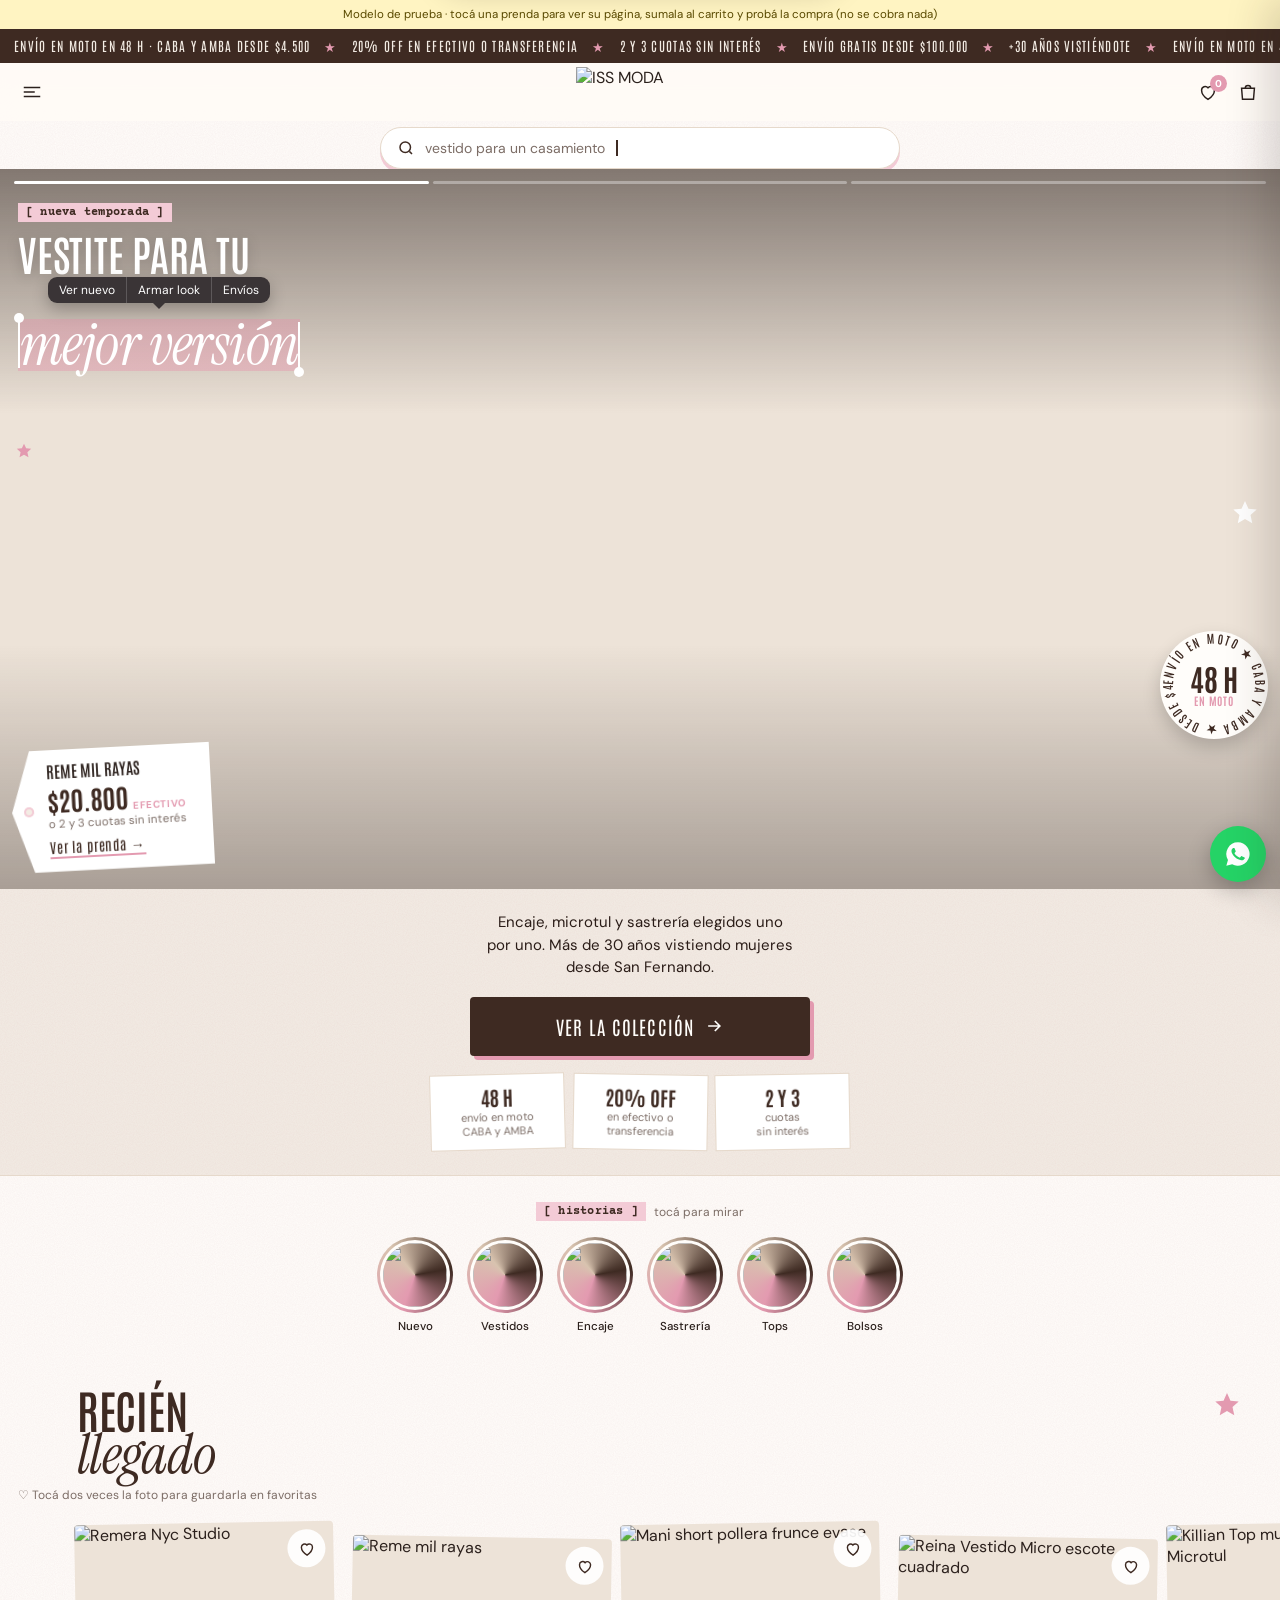
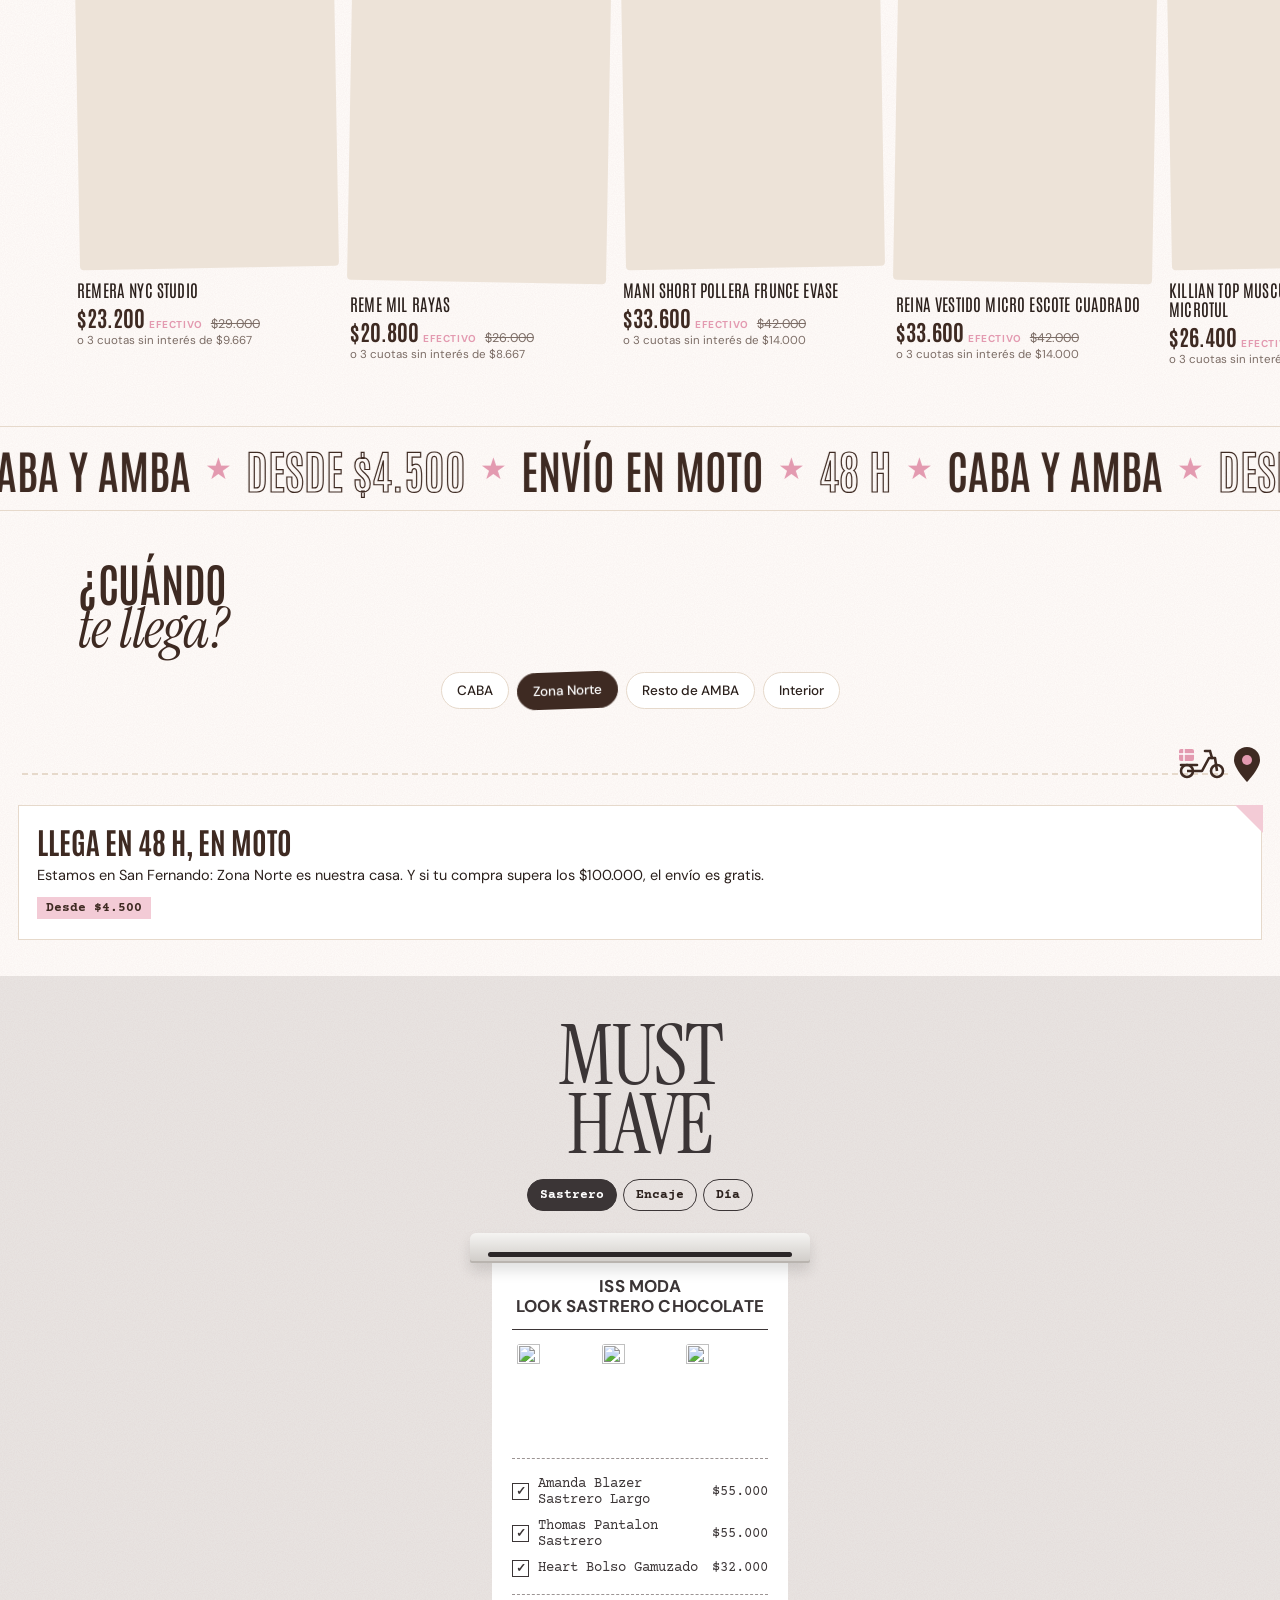
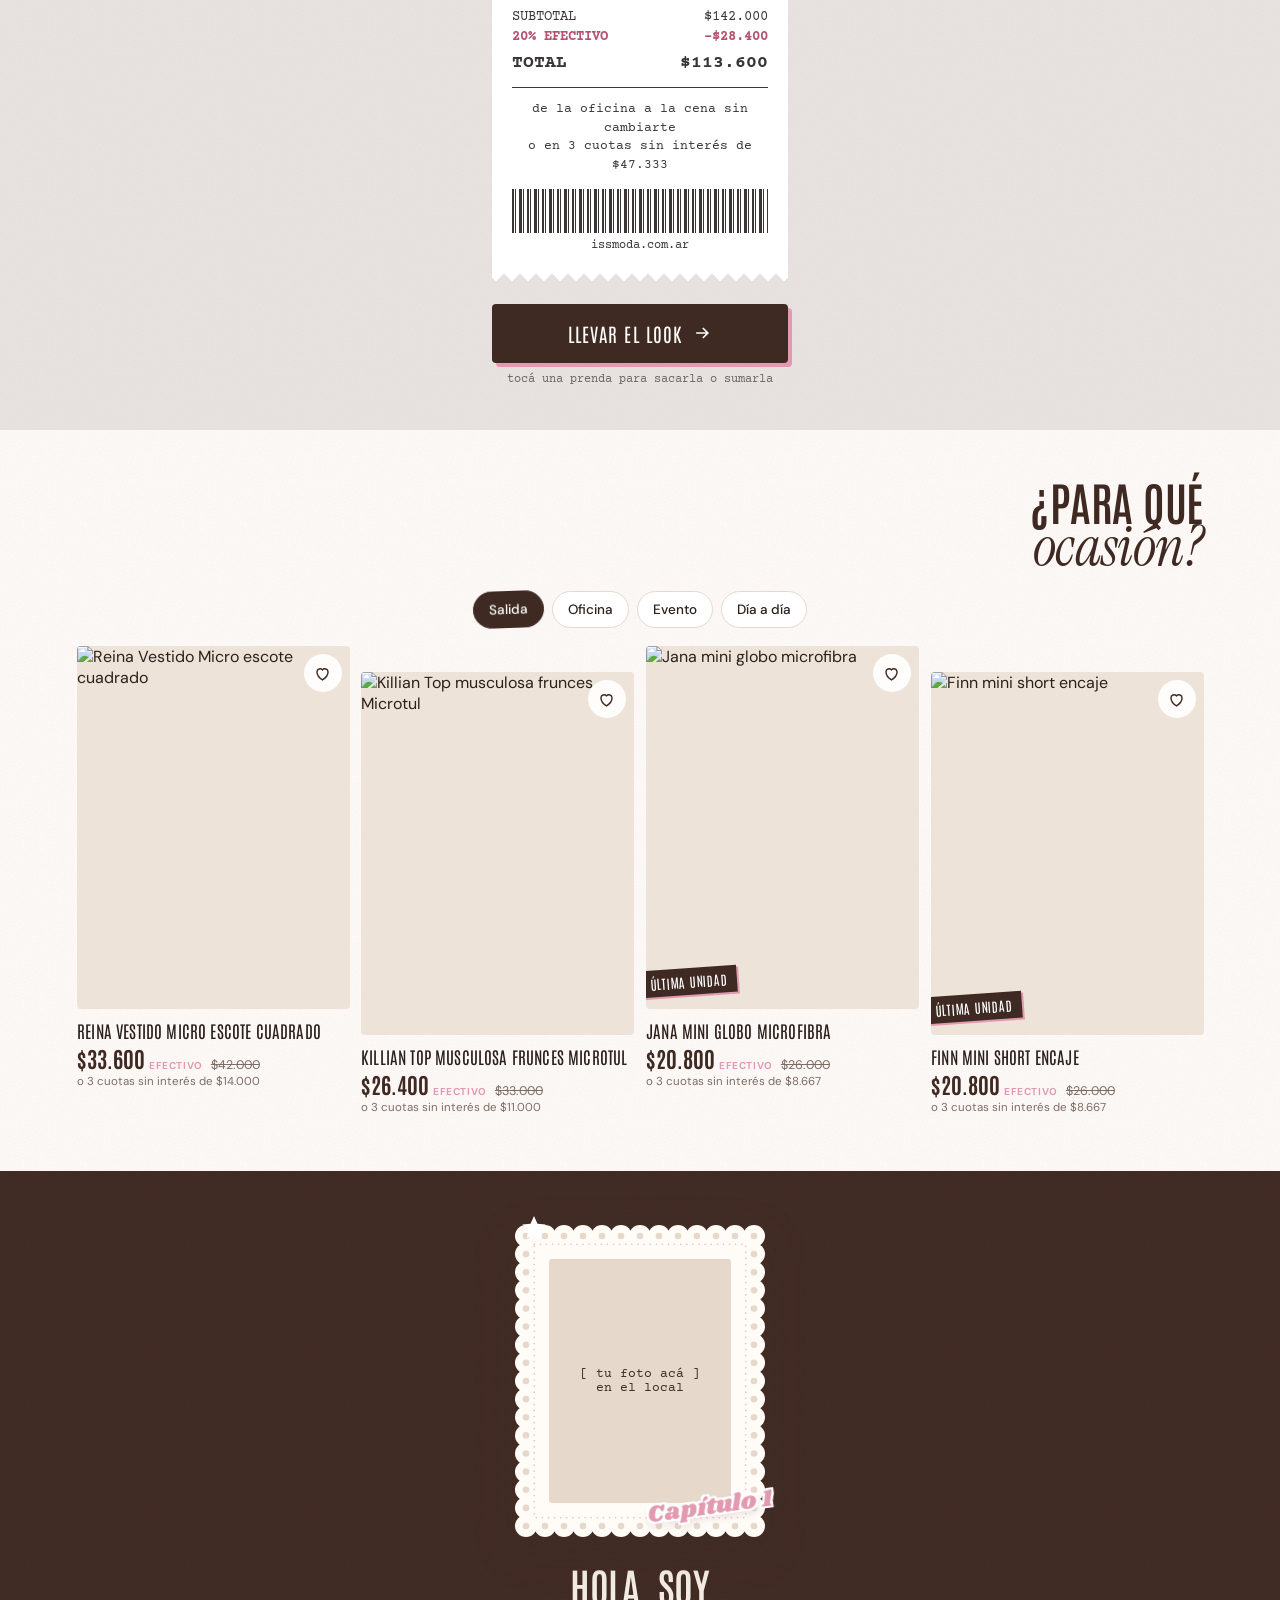
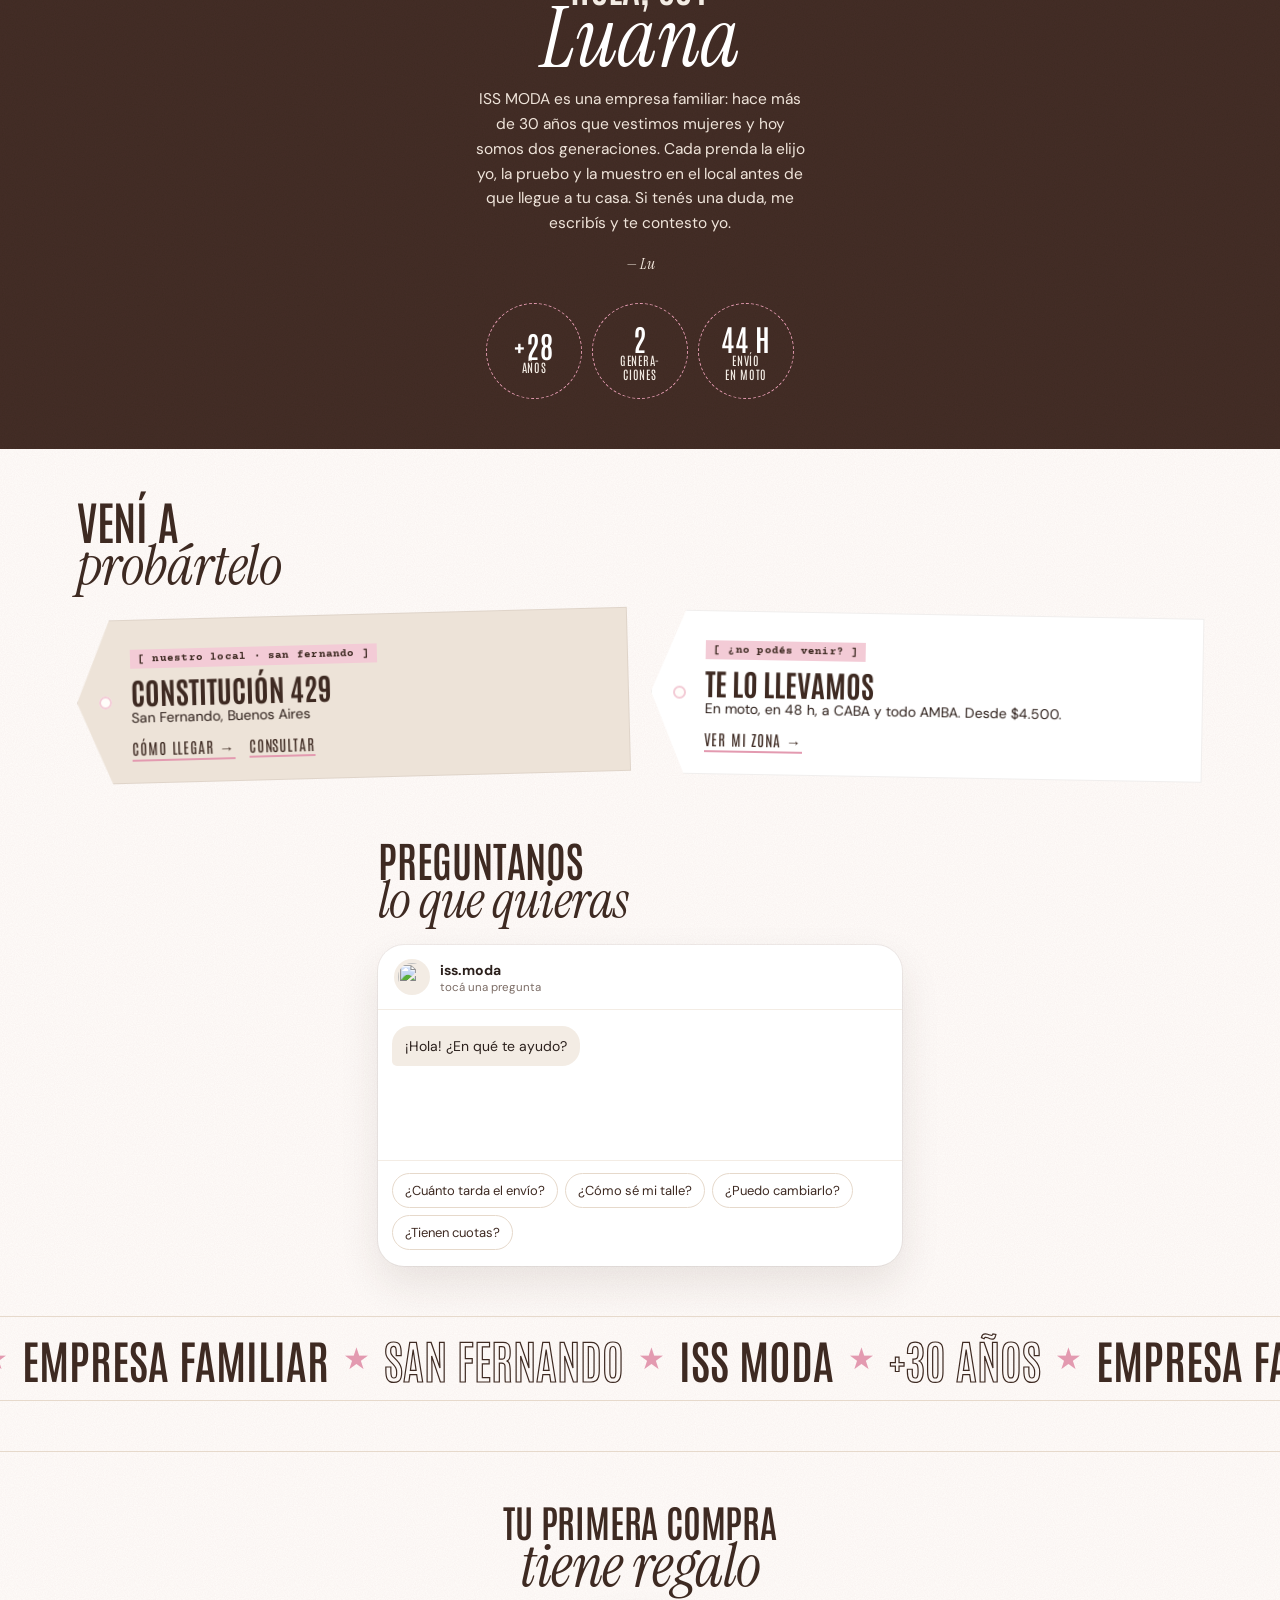
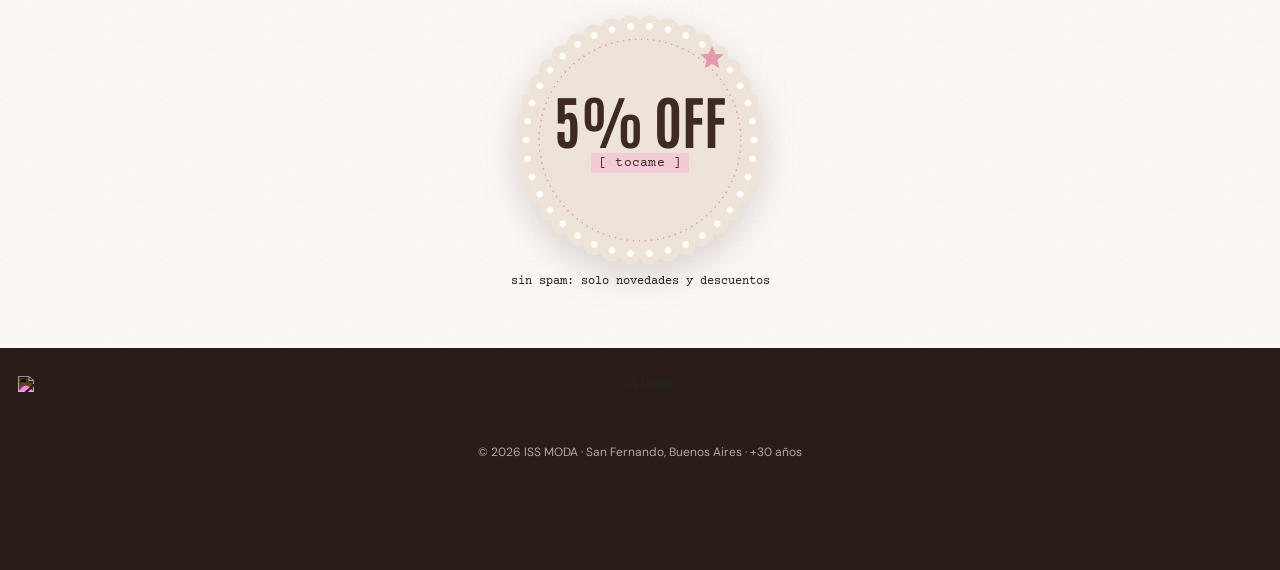
==== commit 5532bc12: "Tienda de prueba: portada, producto, carrito y gracias" ====
--- a/index.html
+++ b/index.html
@@ -3,7 +3,7 @@
 <head>
 <meta charset="utf-8">
 <meta name="viewport" content="width=device-width,initial-scale=1">
-<title>ISS MODA · modelo v5</title>
+<title>ISS MODA · modelo v6</title>
 <link rel="preconnect" href="https://fonts.googleapis.com">
 <link href="https://fonts.googleapis.com/css2?family=Antonio:wght@400;600;700&family=Instrument+Serif:ital@0;1&family=Courier+Prime:wght@400;700&family=DM+Sans:opsz,wght@9..40,400;9..40,500;9..40,700&family=Shrikhand&display=swap" rel="stylesheet">
 <style>
@@ -396,7 +396,7 @@
 </style>
 </head>
 <body>
-<div class="nota-modelo">Modelo de prueba v5 · los nombres de las compras y la foto de Luana se cambian por los reales</div>
+<div class="nota-modelo">Modelo de prueba · tocá una prenda para ver su página, sumala al carrito y probá la compra (no se cobra nada)</div>
 
 <div class="progreso" id="progreso"></div>
 <div class="aviso"><div class="aviso-in" id="aviso"></div></div>
@@ -486,7 +486,7 @@
     <div class="ranura"></div>
     <div class="papel-caja"><div class="papel" id="papel"></div></div>
   </div>
-  <a class="cta" href="#">Llevar el look <svg viewBox="0 0 24 24"><path d="M5 12h14M13 6l6 6-6 6"/></svg></a>
+  <a class="cta" href="#" id="llevarLook">Llevar el look <svg viewBox="0 0 24 24"><path d="M5 12h14M13 6l6 6-6 6"/></svg></a>
   <p class="tip">tocá una prenda para sacarla o sumarla</p>
 </section>
 
@@ -594,7 +594,7 @@
 
 function tarjeta(p){
   var v=num(p.p),poca=POCAS.some(function(x){return p.n.toLowerCase().indexOf(x.toLowerCase())>-1});
-  return '<a class="pr" href="'+p.link+'" data-n="'+p.n+'"><div class="ft"><img loading="lazy" src="'+p.img+'" alt="'+nombre(p)+'">'+
+  return '<a class="pr" href="'+'producto.html?p='+p.slug+'" data-n="'+p.n+'"><div class="ft"><img loading="lazy" src="'+p.img+'" alt="'+nombre(p)+'">'+
     '<button class="cora" aria-label="Guardar"><svg viewBox="0 0 24 24"><path d="M12 20s-7-4.4-7-10a4 4 0 017-2.6A4 4 0 0119 10c0 5.6-7 10-7 10z"/></svg></button>'+
     '<svg class="gran-cora" viewBox="0 0 24 24"><path d="M12 21s-8-5-8-11.2A4.6 4.6 0 0112 7a4.6 4.6 0 018 2.8C20 16 12 21 12 21z"/></svg>'+
     (poca?'<span class="ult">Última unidad</span>':'')+'</div>'+
@@ -635,7 +635,7 @@
   function irA(i){hx=(i+HS.length)%HS.length;var p=HS[hx],v=num(p.p);
     document.querySelectorAll("#slides .sl").forEach(function(s,k){s.classList.toggle("on",k===hx)});
     [].forEach.call($("barrasH").children,function(c,k){var b=c.firstChild;b.style.transition="none";b.style.width=(k<hx?100:0)+"%";if(k===hx){void b.offsetWidth;b.style.transition="width "+HD+"ms linear";b.style.width="100%";}});
-    $("etqN").textContent=nombre(p);$("etqE").innerHTML=fmt(v*.8)+'<small>efectivo</small>';$("etqC").textContent="o 2 y 3 cuotas sin interés";$("etqP").href=p.link;
+    $("etqN").textContent=nombre(p);$("etqE").innerHTML=fmt(v*.8)+'<small>efectivo</small>';$("etqC").textContent="o 2 y 3 cuotas sin interés";$("etqP").href='producto.html?p='+p.slug;
     var e=$("etqP");e.classList.remove("pop");void e.offsetWidth;e.classList.add("pop");
     clearTimeout(ht);ht=setTimeout(function(){irA(hx+1)},HD);}
   irA(0);$("hzd").onclick=function(){irA(hx+1)};$("hzi").onclick=function(){irA(hx-1)};
@@ -666,7 +666,7 @@
   var hi=0,si=0,tmr,dur=4000,arr;
   function mostrar(){var h=H[hi],p=q(h.ps[si]);
     $("barras").innerHTML=h.ps.map(function(_,k){return '<i><b style="width:'+(k<si?100:0)+'%"></b></i>'}).join("");
-    $("visorImg").src=p.img;$("visorTit").textContent=nombre(p);$("visorPz").textContent=fmt(num(p.p)*.8)+" en efectivo · 2 y 3 cuotas sin interés";$("visorLink").href=p.link;
+    $("visorImg").src=p.img;$("visorTit").textContent=nombre(p);$("visorPz").textContent=fmt(num(p.p)*.8)+" en efectivo · 2 y 3 cuotas sin interés";$("visorLink").href='producto.html?p='+p.slug;
     var b=$("barras").children[si].firstChild;b.style.transition="none";b.style.width="0";void b.offsetWidth;b.style.transition="width "+dur+"ms linear";b.style.width="100%";
     clearTimeout(tmr);tmr=setTimeout(sig,dur);}
   function sig(){si++;if(si>=H[hi].ps.length){document.querySelectorAll(".hist .anillo")[hi].classList.add("visto");hi++;si=0;if(hi>=H.length)return cerrar();}mostrar();}
@@ -683,6 +683,7 @@
              {b:"Encaje",t:"Look encaje de noche",ps:["Trini","kira","Heart"],f:"brilla lo justo, cómodo toda la noche"},
              {b:"Día",t:"Look día de sol",ps:["mil rayas","Mani short","Heart"],f:"fresco, lindo y listo para el finde"}];
   var li=0,fuera={};
+  window.__look=function(){return {L:LOOKS[li],fuera:fuera}};
   $("looks").innerHTML=LOOKS.map(function(l,i){return '<button data-i="'+i+'"'+(i?'':' class="on"')+'>'+l.b+'</button>'}).join("");
   function ticket(){var L=LOOKS[li],ps=L.ps.map(q),sub=0;
     var h='<h3>ISS MODA<br>'+L.t+'</h3><div class="lin"></div><div class="fotos">'+ps.map(function(p){return '<img src="'+p.img+'" alt="">'}).join("")+'</div><div class="lin2"></div>';
@@ -749,5 +750,13 @@
     $("notiImg").src=p.img;$("notiTxt").innerHTML="<b>"+v[0]+"</b> se llevó "+nombre(p)+" 🛍️";n.classList.add("ve");setTimeout(function(){n.classList.remove("ve")},4500);}
   setTimeout(function(){una();setInterval(una,16000)},7000);}
 </script>
+<script src="comun.js"></script>
+<script>
+/* conexión con producto y carrito (modelo) */
+document.addEventListener("click",function(e){var b=e.target.closest("#llevarLook");if(!b)return;e.preventDefault();
+  var G=window.__look(),L=G.L;L.ps.map(q).forEach(function(p,k){if(G.fuera[k])return;var V=p.vars&&p.vars.find(function(v){return v.ok&&v.stock>0});
+    window.issAgregar({slug:p.slug,n:nombre(p),img:p.img,talle:V&&V.o[0],color:V&&V.o[1],precio:num(p.p),cant:1},false);});window.issAbrirCarrito();});
+window.issSugerencia=function(c){if(!P.length)return null;var en=c.map(function(x){return x.slug});var s=["Heart","Killian","Amanda"].map(q).find(function(p){return p&&en.indexOf(p.slug)<0});if(!s)return null;var V=s.vars&&s.vars.find(function(v){return v.ok&&v.stock>0});return{slug:s.slug,n:nombre(s),img:s.img,talle:V&&V.o[0],color:V&&V.o[1],precio:num(s.p),cant:1};};
+</script>
 </body>
 </html>
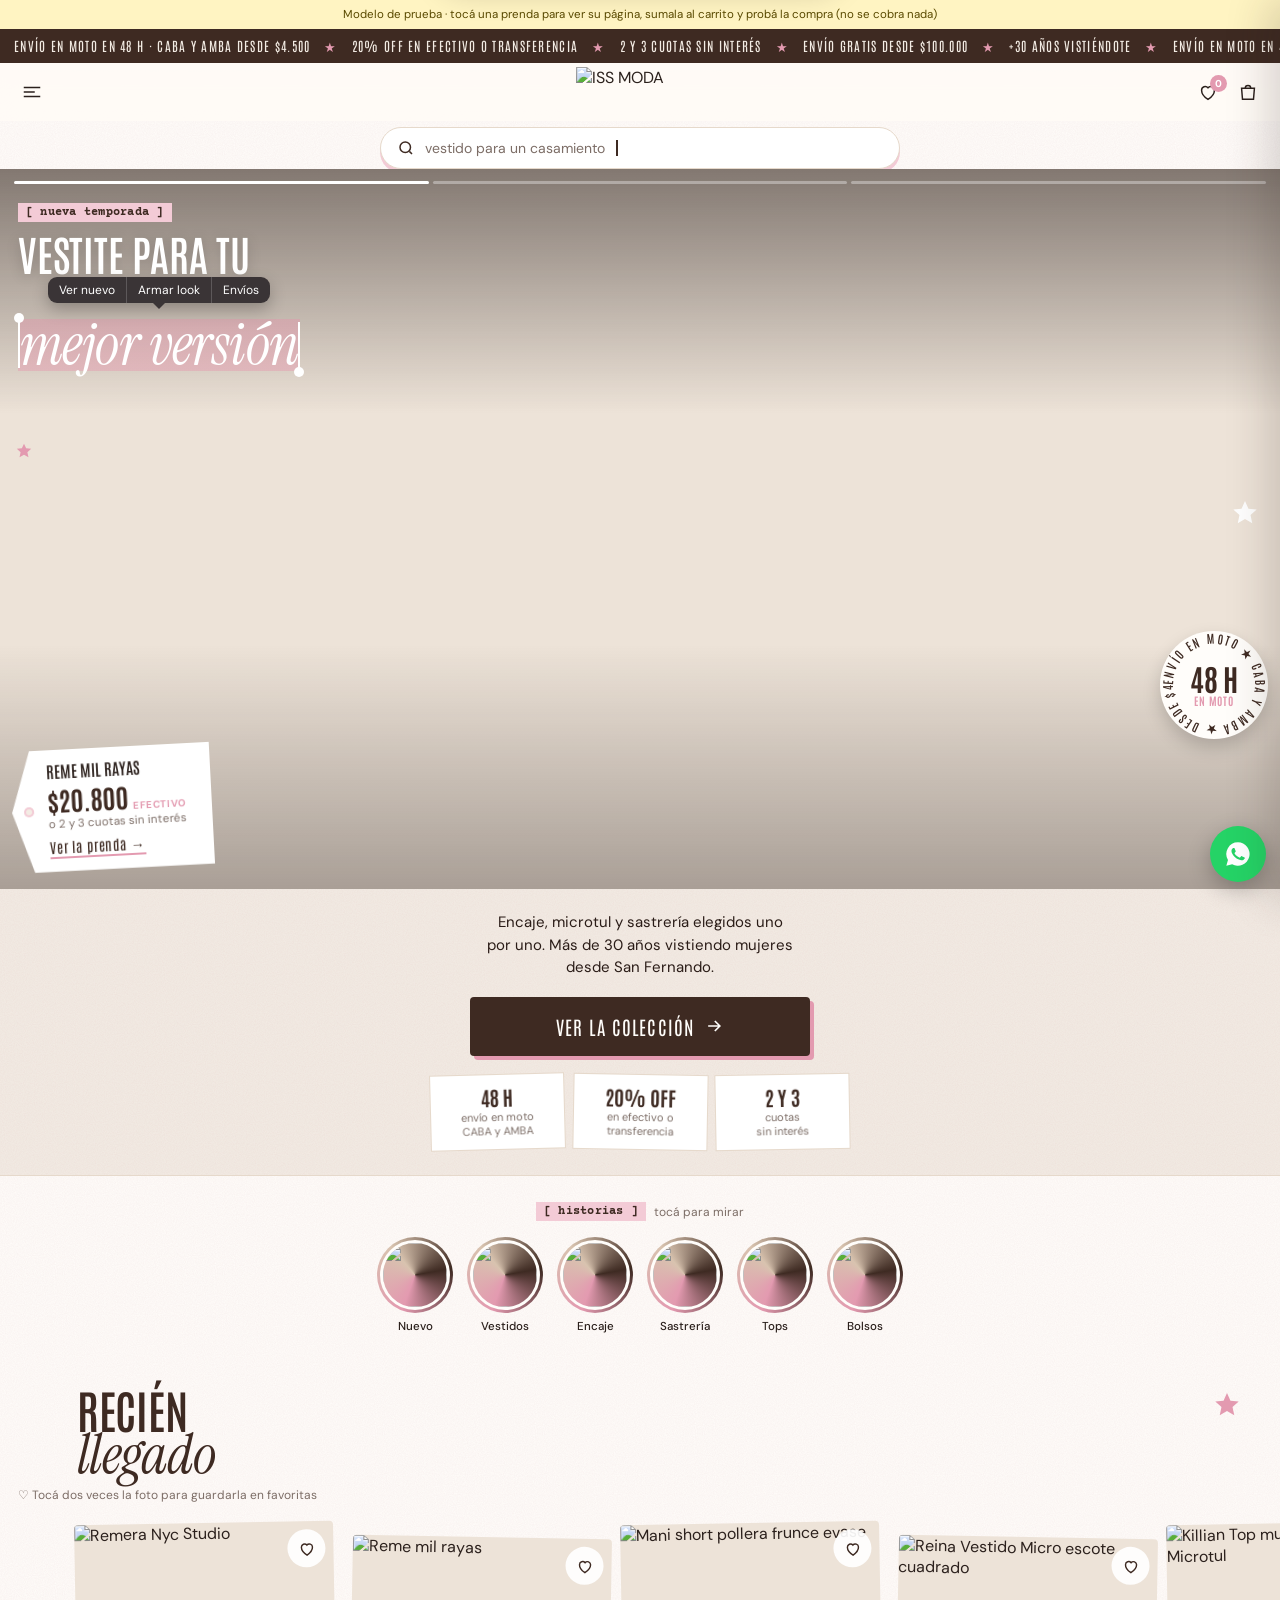
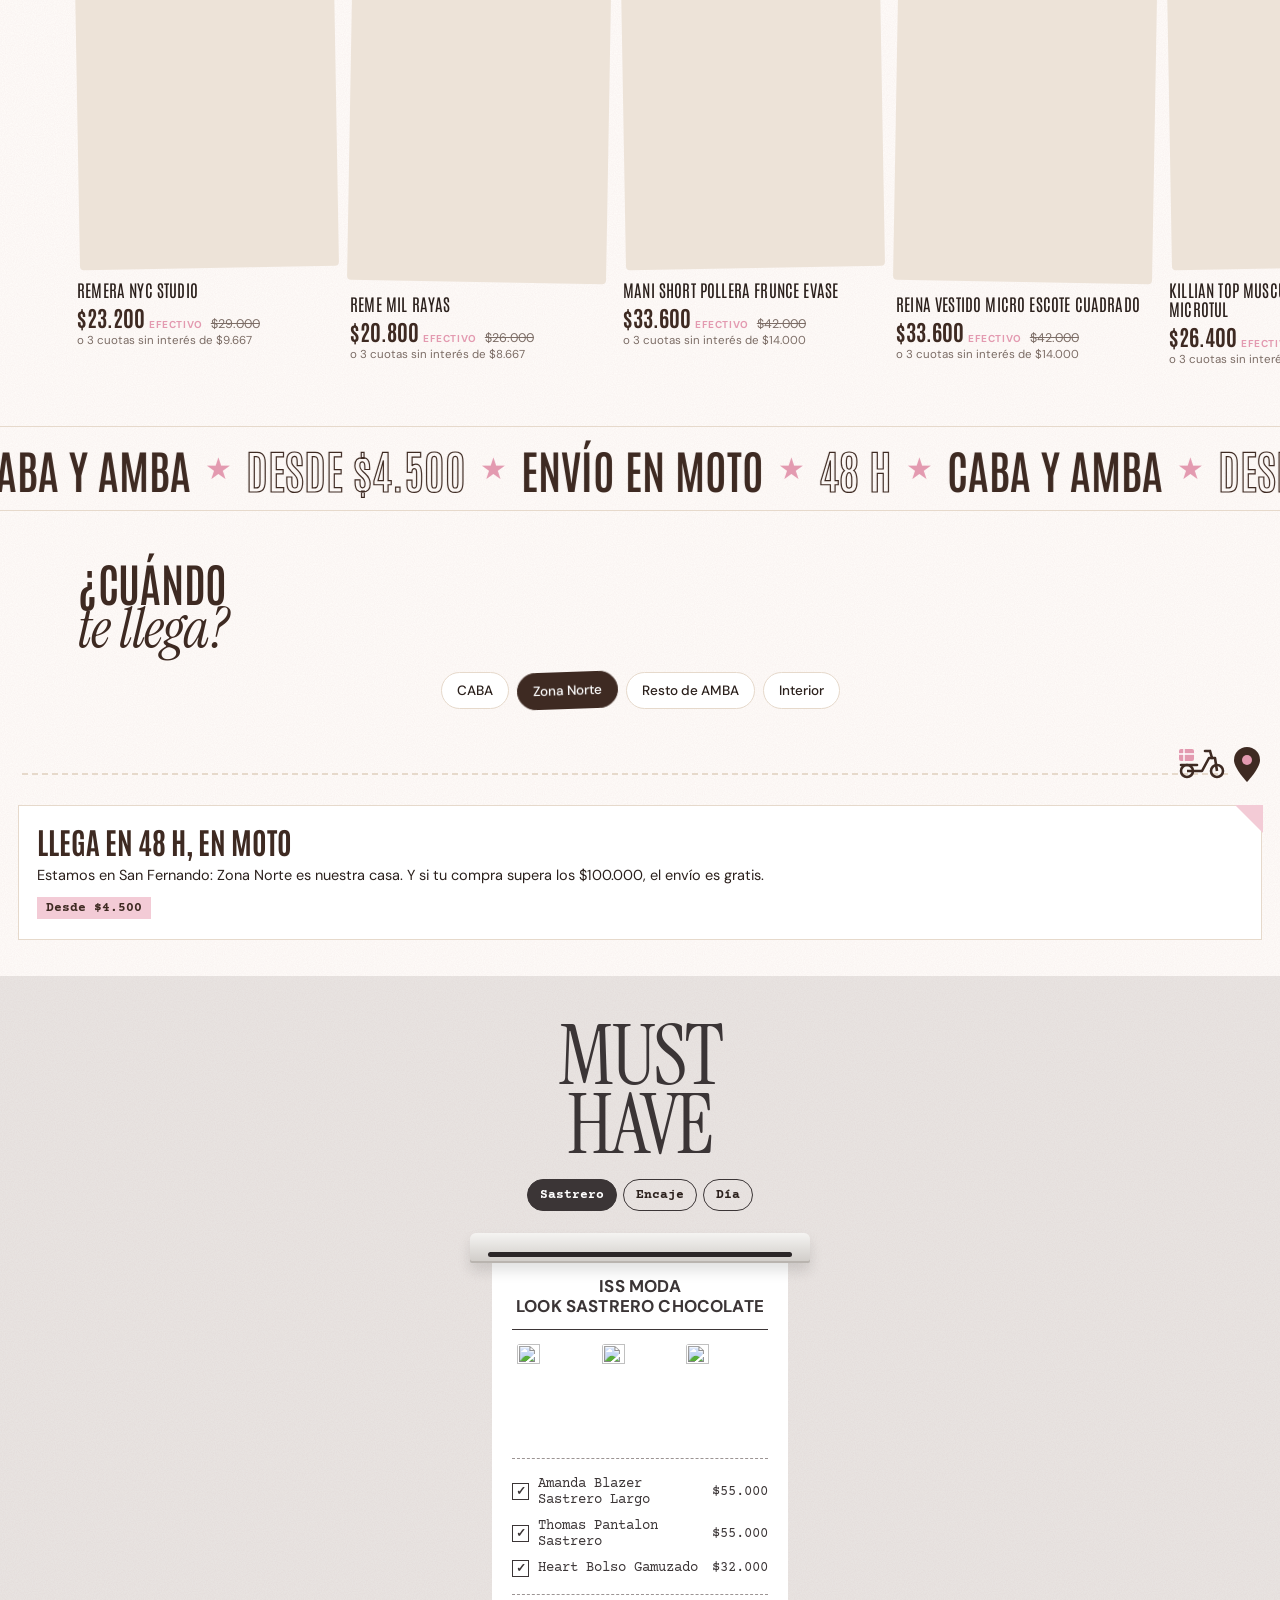
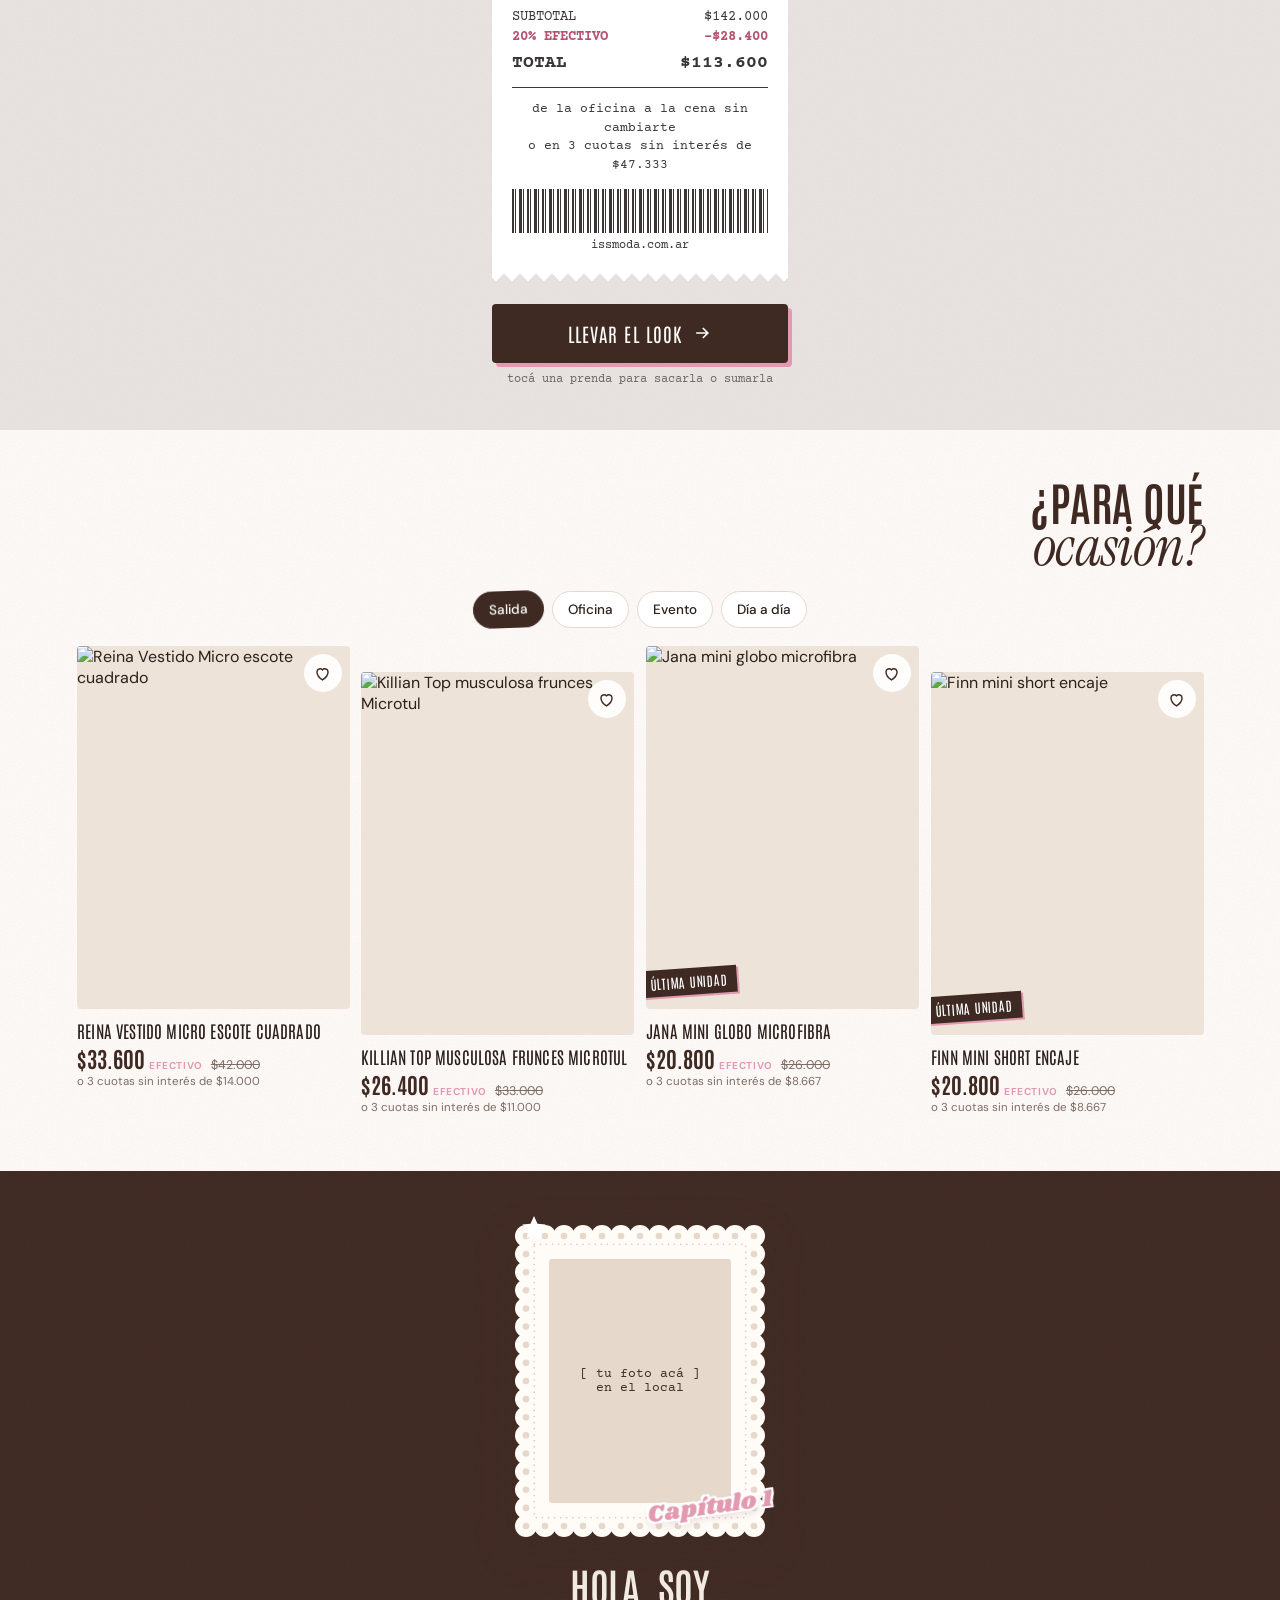
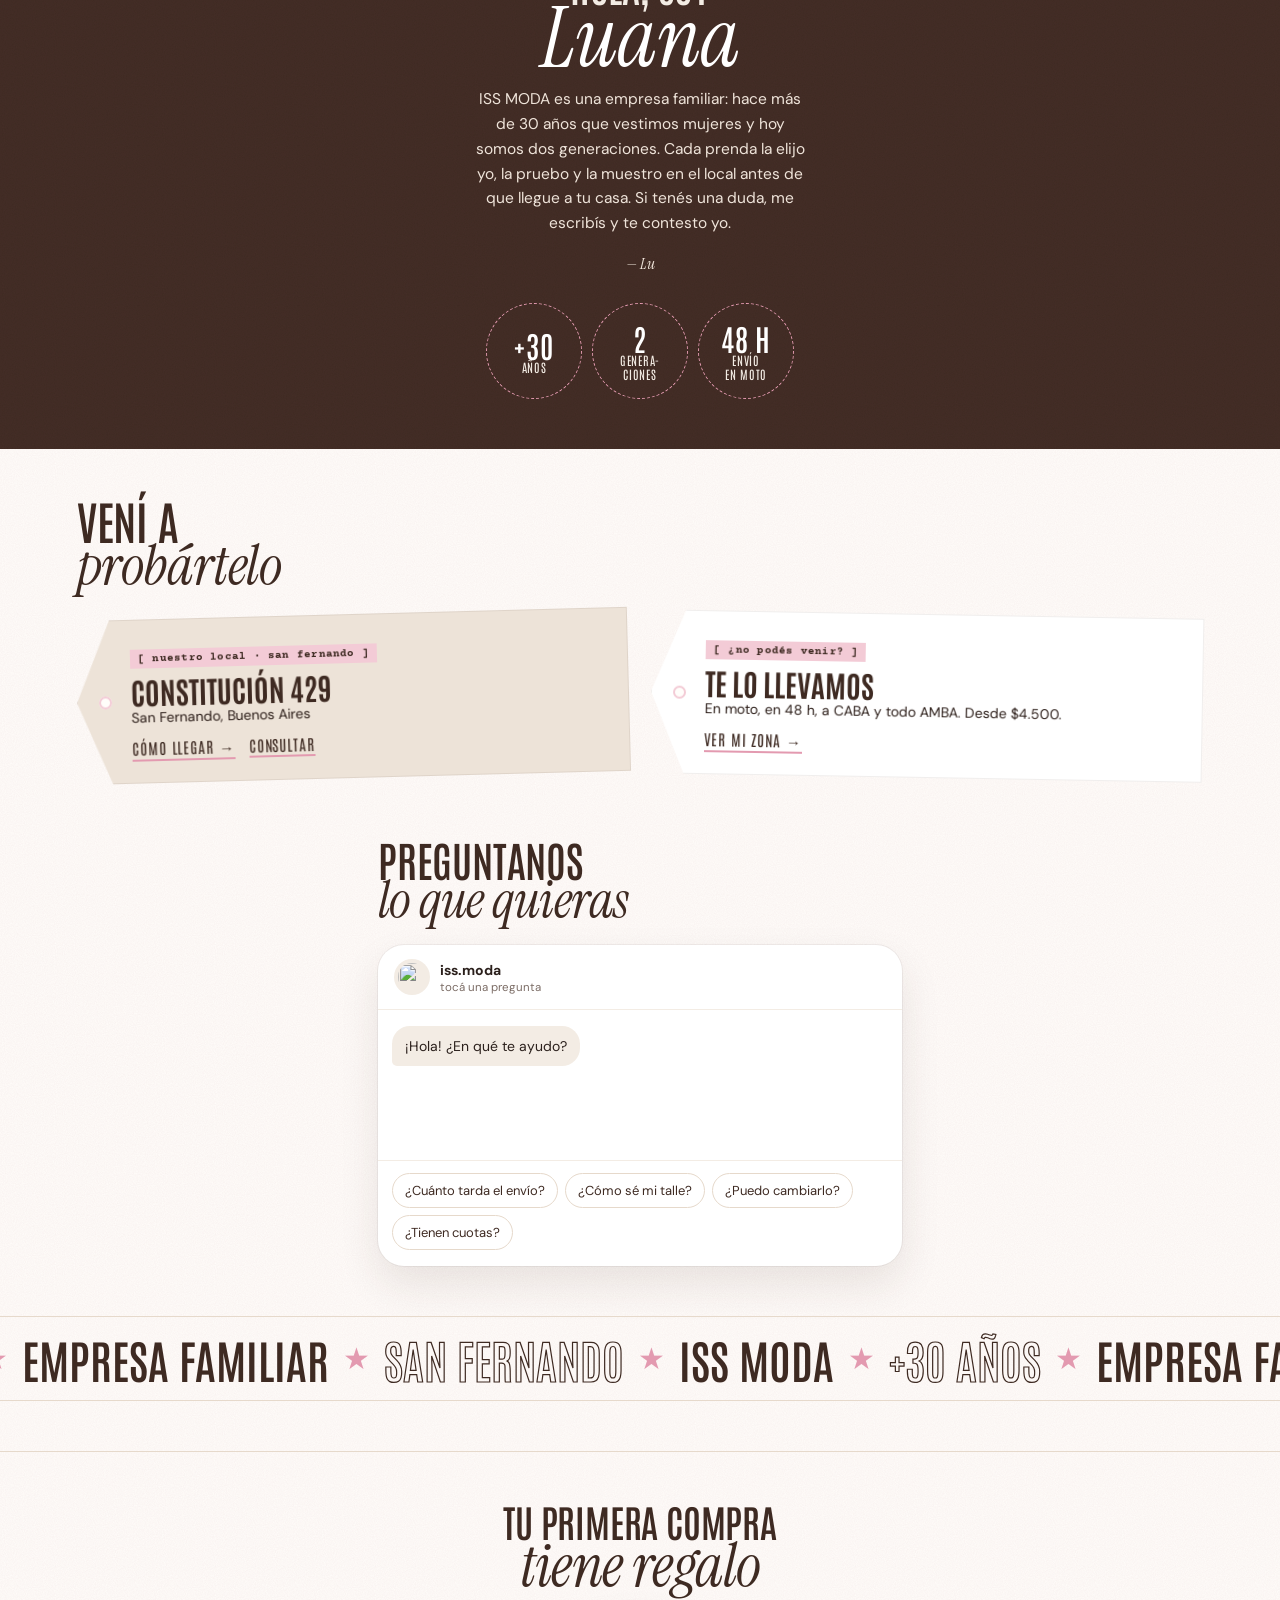
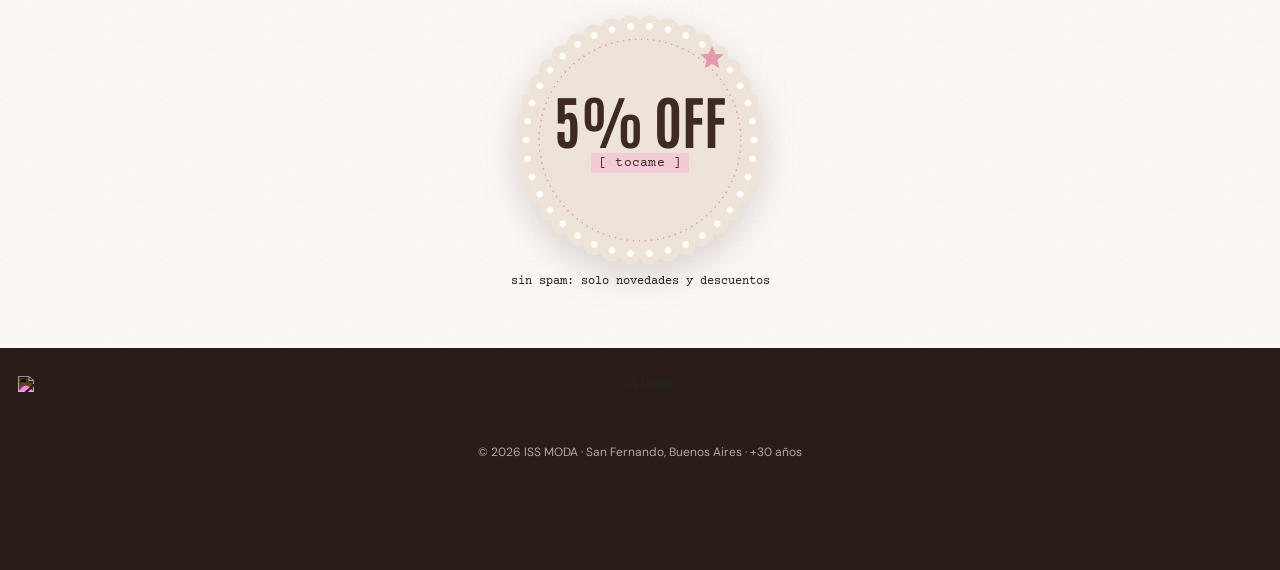
==== commit 55d44ead: "Cuenta con puntos ISS; arreglo de desborde lateral en celular" ====
--- a/index.html
+++ b/index.html
@@ -393,6 +393,7 @@
   .etiquetas{grid-template-columns:1fr 1fr;padding:22px 6vw 0}
   .chat-sec{max-width:560px;margin:0 auto}
 }
+html,body{overflow-x:hidden;overflow-x:clip;max-width:100%}
 </style>
 </head>
 <body>
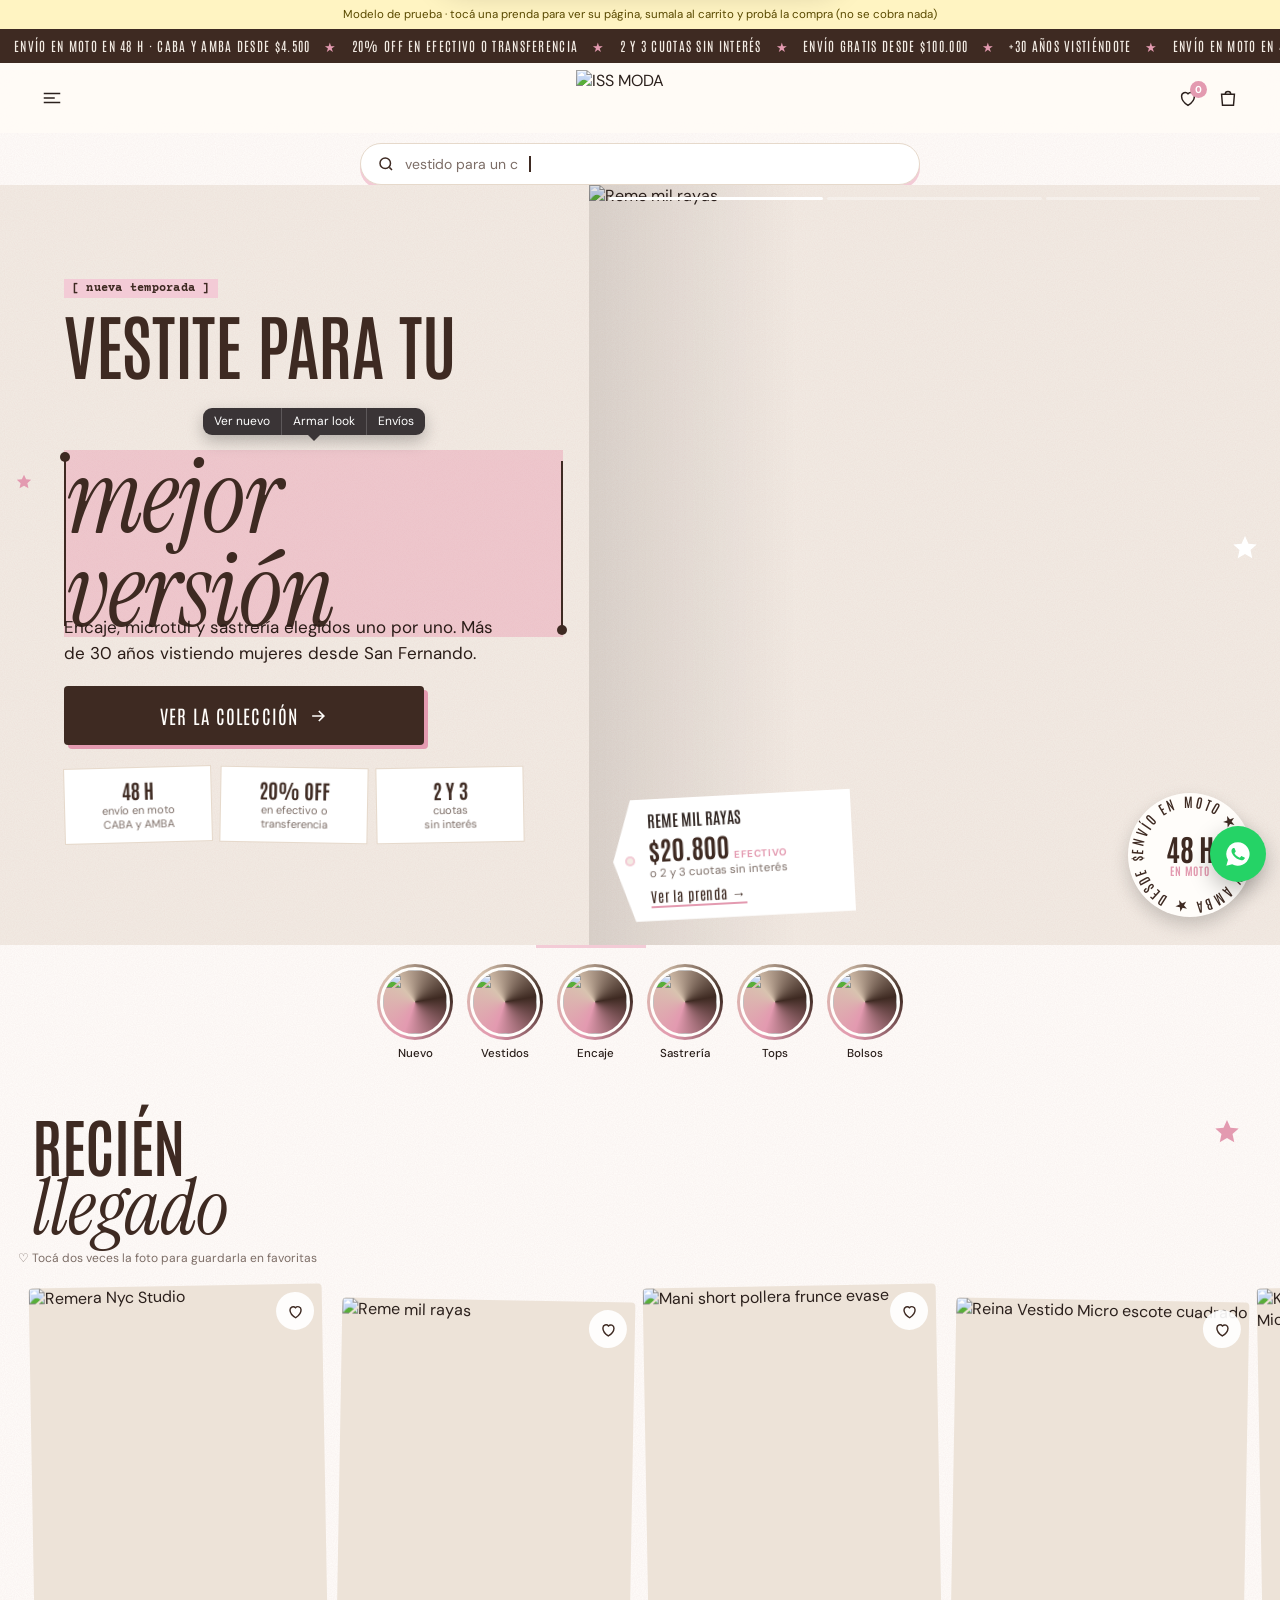
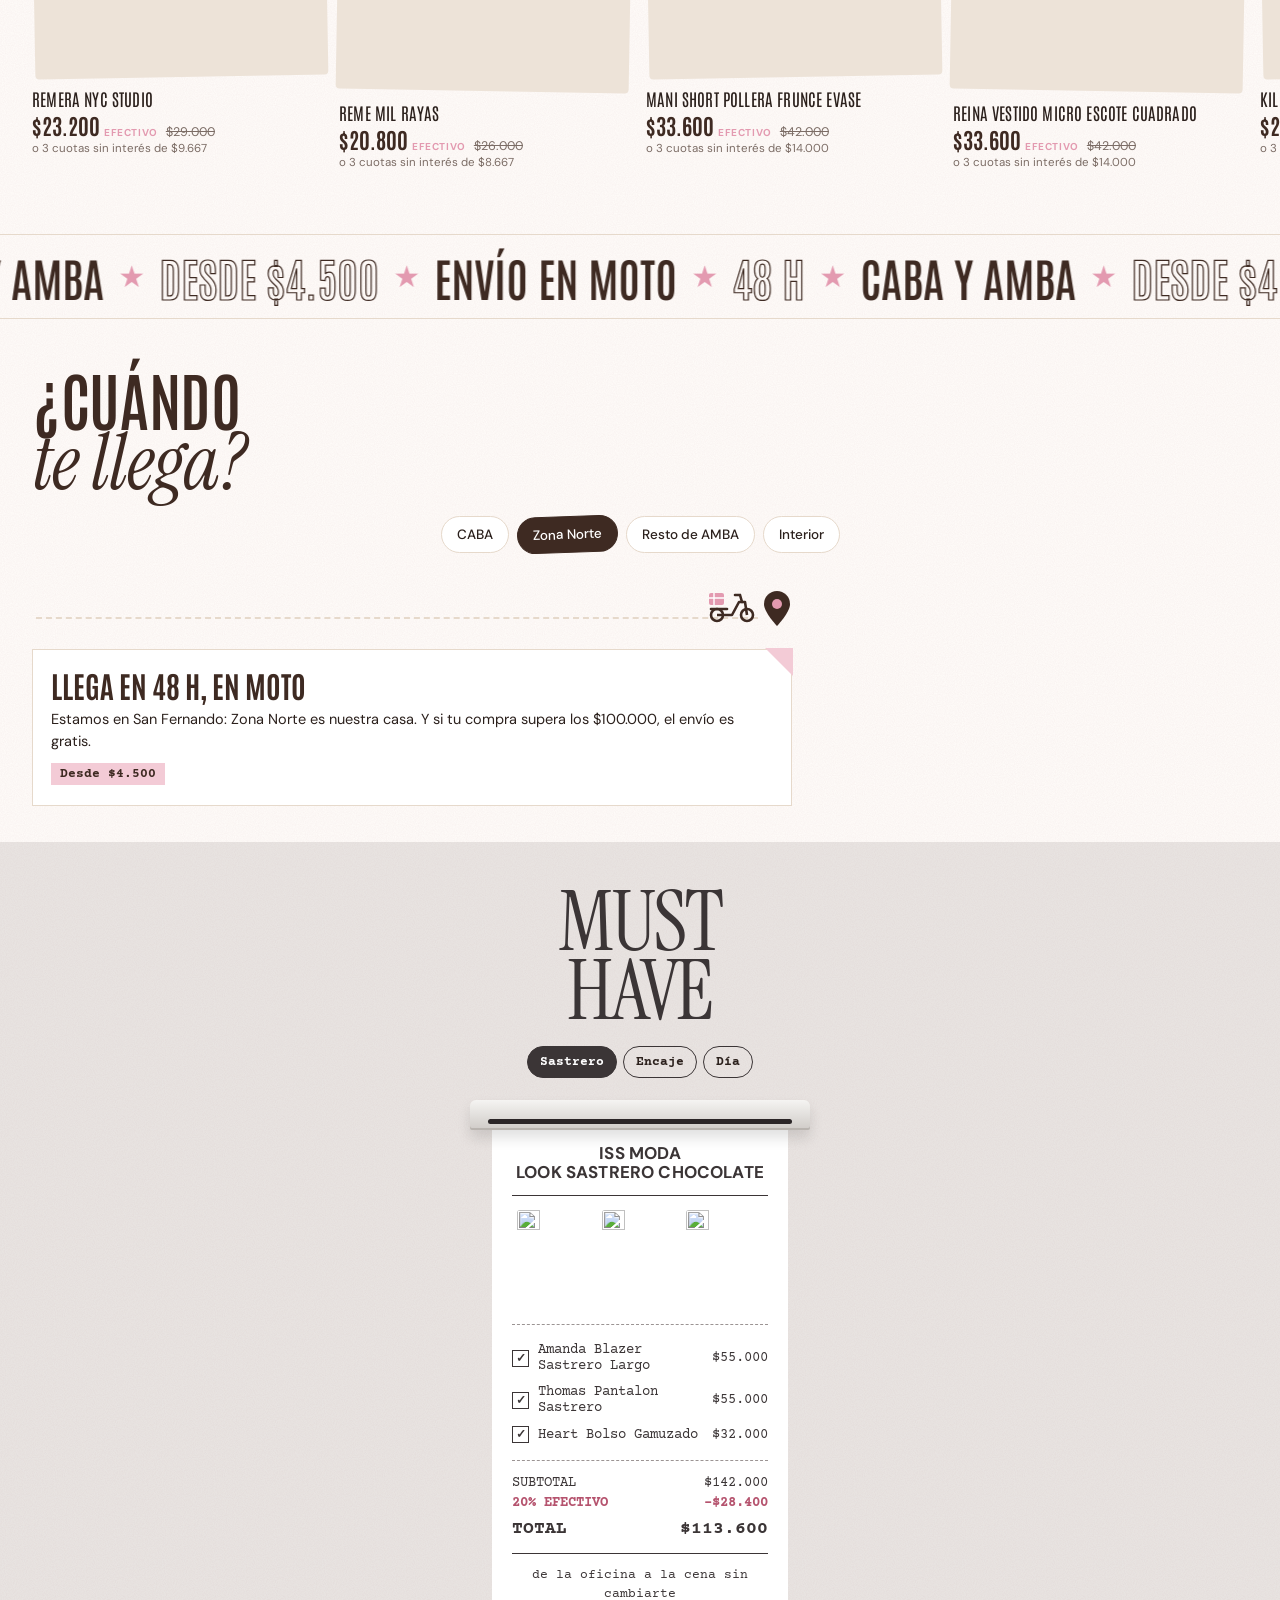
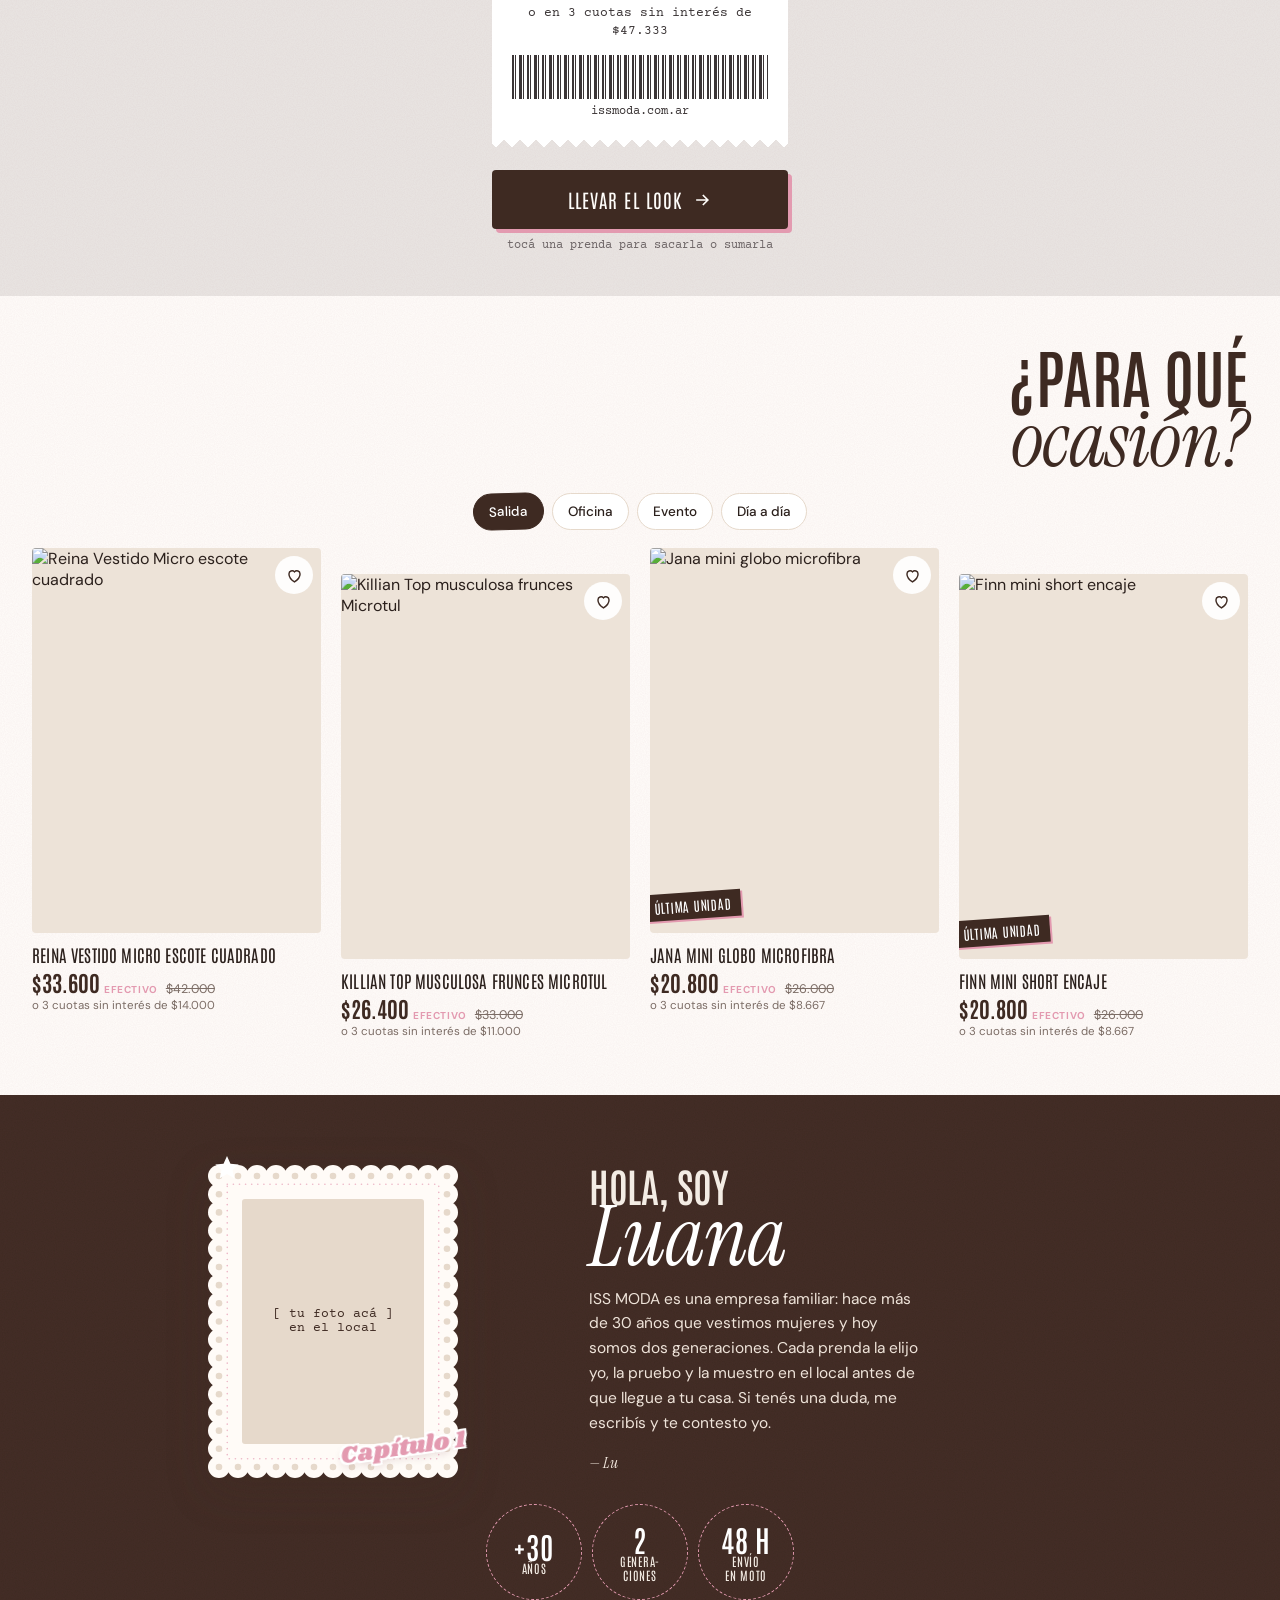
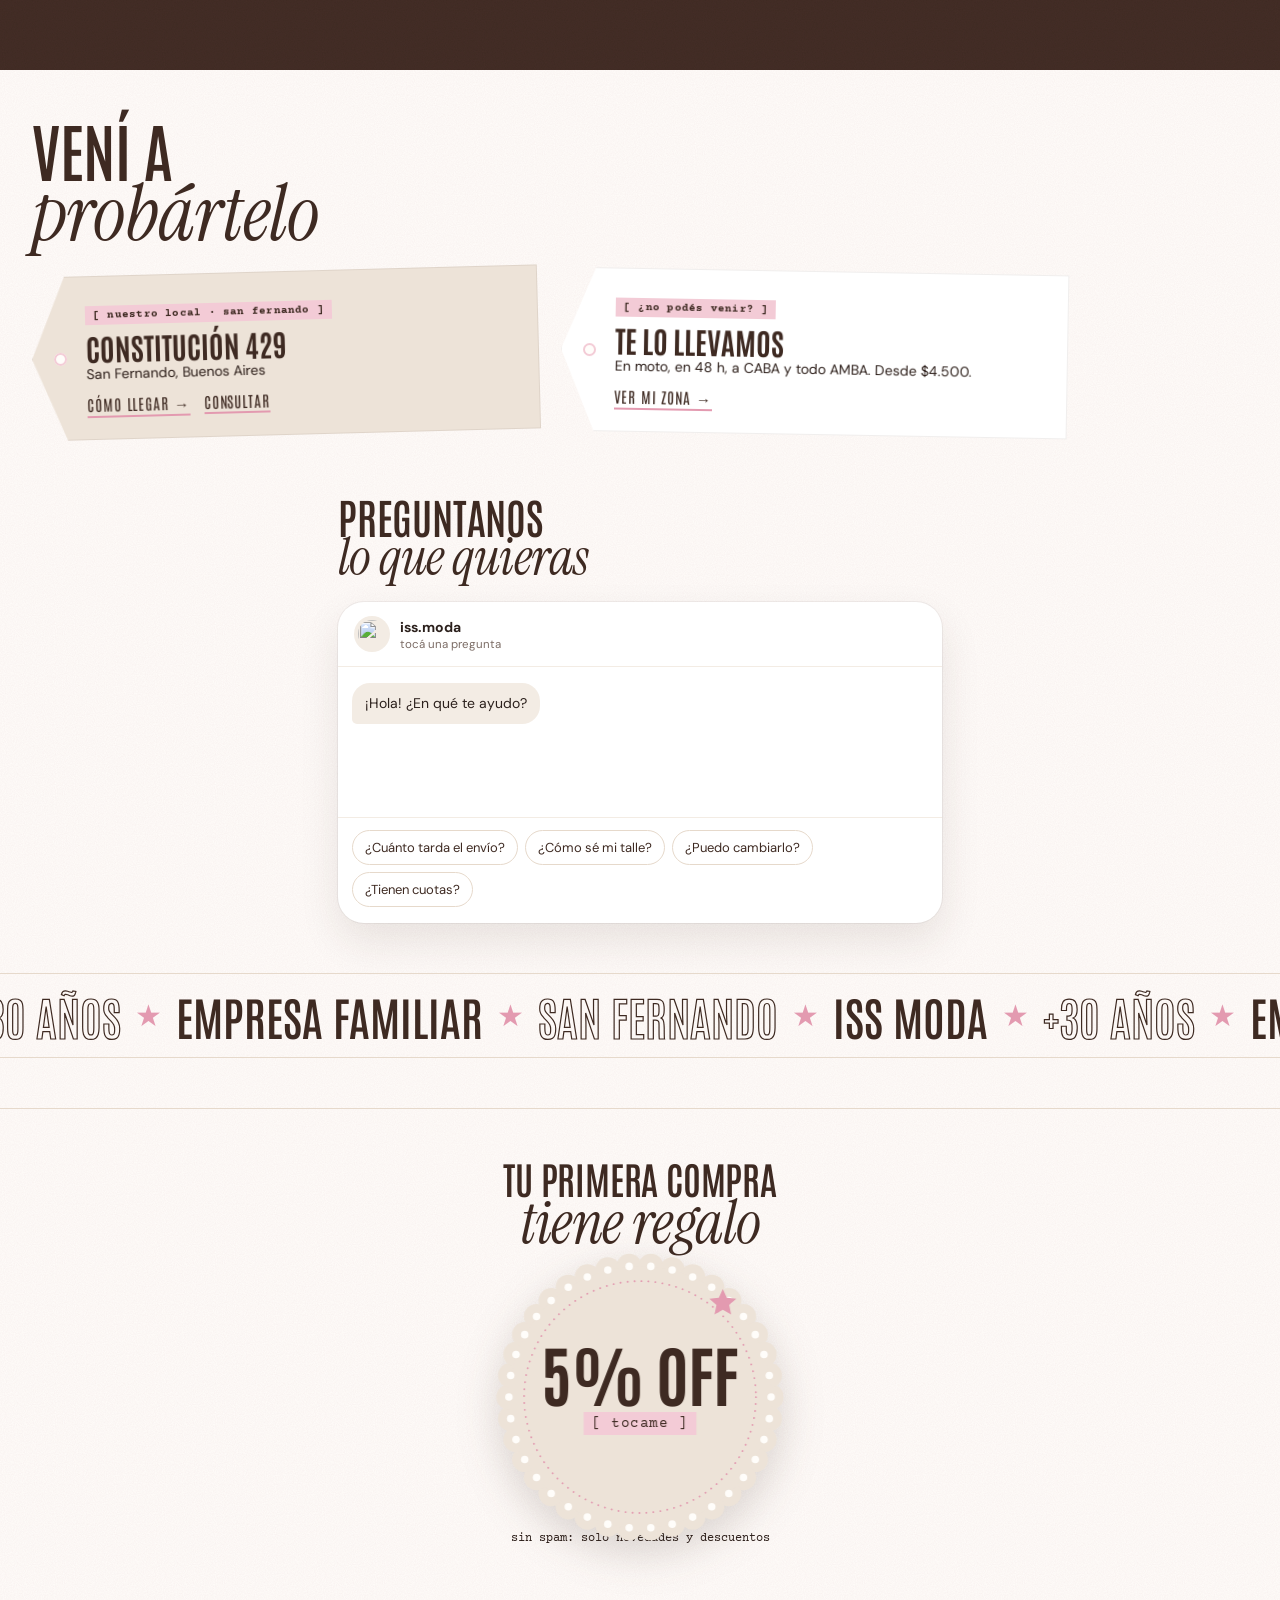
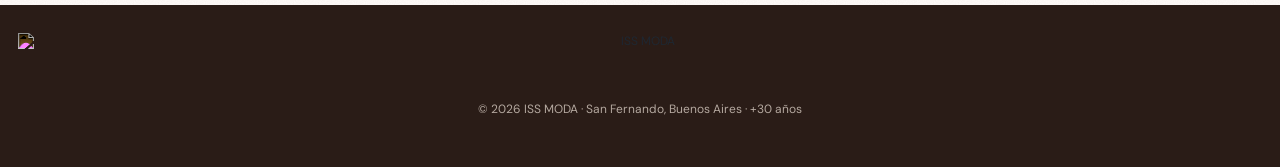
==== commit bb1d5f15: "Versión computadora, celular sin corrimientos, puntos por mail o WhatsApp" ====
--- a/index.html
+++ b/index.html
@@ -395,6 +395,7 @@
 }
 html,body{overflow-x:hidden;overflow-x:clip;max-width:100%}
 </style>
+<link rel="stylesheet" href="pc.css">
 </head>
 <body>
 <div class="nota-modelo">Modelo de prueba · tocá una prenda para ver su página, sumala al carrito y probá la compra (no se cobra nada)</div>
--- a/pc.css
+++ b/pc.css
@@ -0,0 +1,87 @@
+/* ISS MODA · modelo · ajustes comunes de celular + versión computadora */
+
+/* ---------- celular: que nada se corra ni haga zoom ---------- */
+html,body{overflow-x:hidden;overflow-x:clip;max-width:100%}
+input,select,textarea{font-size:16px!important}          /* iPhone hace zoom si la letra del campo es menor a 16 */
+.hoja,.hf{visibility:hidden}.hoja.ab,.hf.ab{visibility:visible}
+.cr:not(.ab),.mn:not(.ab){visibility:hidden;transition:transform .5s cubic-bezier(.2,1,.3,1),visibility 0s .5s}
+.cr.ab,.mn.ab{visibility:visible;transition:transform .5s cubic-bezier(.2,1,.3,1)}
+img{-webkit-user-drag:none}
+
+/* ---------- computadora ---------- */
+@media (min-width:900px){
+  .cab{max-width:1320px;margin:0 auto;padding:0 32px;height:70px}
+  .cab .logo{height:56px}
+  .buscador{max-width:560px;margin:10px auto 0}
+  .tit{max-width:1320px;margin-left:auto;margin-right:auto;padding:0 32px}
+  .tit .caps{font-size:64px}.tit .it{font-size:78px}
+  .carril{max-width:1320px;margin:0 auto;padding:6px 32px 24px;scroll-padding:0 32px}
+  .carril .pr,.fila .pr{width:calc(25% - 11px);max-width:none}
+  .chips{max-width:1320px;margin:0 auto;padding-left:32px;padding-right:32px}
+  footer{padding-bottom:50px}
+
+  /* portada: texto a la izquierda, fotos a la derecha */
+  .hero2{height:min(86vh,760px);background:var(--rosa) var(--grano)}
+  .hero2 #slides{left:46%;right:0;inset-block:0}
+  .hero2 .velo{left:46%;background:linear-gradient(90deg,rgba(43,32,28,.12),transparent 30%)}
+  .hero2 .tz{left:46%!important;width:27%}.hero2 .tzd{left:73%!important}
+  .barras-h{left:calc(46% + 20px);right:20px}
+  .hero2-tit{left:5vw;right:56%;top:90px}
+  .hero2-tit .caps{color:var(--bordo);font-size:72px;text-shadow:none}
+  .hero2-tit .it{color:var(--bordo);font-size:104px;margin-top:74px}
+  .hero2-tit .sel i,.hero2-tit .sel i:after{background:var(--bordo)}
+  .etqP{left:calc(46% + 24px);bottom:28px;min-width:240px;max-width:320px}
+  .giro{right:28px;bottom:28px;width:124px;height:124px}
+  .hero-pie{position:relative;z-index:4;width:44%;margin:calc(-1 * min(86vh,760px) + 430px) 0 0 5vw;background:none;border:0;text-align:left;padding:0 0 60px}
+  .hero-pie .hero-sub{margin:0 0 20px;max-width:440px;font-size:17px}
+  .hero-pie .cta{margin:0;max-width:360px}
+  .benef{margin:22px 0 0;max-width:460px}
+  .hist{justify-content:center}.historias .top{justify-content:center}
+  .nuevo,.ocasion,.envio,.locales,.chat-sec{max-width:1320px;margin-left:auto;margin-right:auto}
+  .ruta,.resp{max-width:760px;margin-left:32px}
+  .grilla{grid-template-columns:repeat(4,1fr);gap:30px 20px;padding:0 32px}
+  .look-grid{grid-template-columns:1.1fr 1fr;align-items:center;gap:48px}
+  .luana{display:grid;grid-template-columns:1fr 1.2fr;align-items:center;padding:70px 6vw}
+  .luana .txt{text-align:left;padding:0}.luana p{margin-left:0}
+  .luana .sellos{grid-column:1/-1}
+  .etiquetas{grid-template-columns:1fr 1fr;padding:22px 32px 0;max-width:1100px}
+  .chat-sec{max-width:640px}
+  .club .corazon{transform:scale(1.15)}
+
+  /* producto: fotos a la izquierda, datos a la derecha */
+  .prod-top{display:grid;grid-template-columns:minmax(0,1.15fr) minmax(0,1fr);gap:56px;max-width:1320px;margin:0 auto;padding:0 32px;align-items:start}
+  .col-izq{position:sticky;top:84px}
+  .col-izq .gal-pista figure{aspect-ratio:4/5}
+  .migas{max-width:1320px;margin:0 auto;padding:16px 32px}
+  .miniaturas{padding:12px 0 0}.miniaturas img{width:68px;height:86px}
+  .info{padding:10px 0 0}.info h1{font-size:58px}.info h1 em{font-size:60px}
+  .envio-p{margin:26px 0 0}
+  .look-p{padding:56px max(32px,calc((100vw - 1256px)/2))}
+  .combo{max-width:900px;gap:16px}.combo-total{max-width:900px}
+  .det{max-width:900px;margin:0 auto;padding:50px 32px 0}
+  .relacionados .carril{padding-top:6px}
+  .fija{max-width:640px;left:auto;right:24px;bottom:20px;border:1px solid var(--beige2);box-shadow:0 12px 30px rgba(0,0,0,.12)}
+  .zoom img{width:100%}
+  .hoja,.hf{left:50%;right:auto;width:520px;transform:translate(-50%,105%)}
+  .hoja.ab,.hf.ab{transform:translate(-50%,0)}
+
+  /* categoría */
+  .c-hero{height:360px}.c-hero .t{left:32px;bottom:34px;max-width:1320px}.c-hero h1{font-size:76px}
+  .c-hero.busq{padding:50px 32px 36px}
+  .otras,.activos{max-width:1320px;margin:0 auto;padding-left:32px;padding-right:32px}
+  .barra-f{padding:12px max(32px,calc((100vw - 1256px)/2));top:70px}
+  .grilla-c{grid-template-columns:repeat(4,1fr);gap:34px 20px;max-width:1320px;margin:0 auto;padding:26px 32px 0}
+
+  /* páginas de texto: columna central */
+  .q-hero,.datos-q,.capitulos,.nosotras,.firma-q,.visitanos{max-width:980px;margin-left:auto;margin-right:auto}
+  .capitulos{grid-template-columns:repeat(3,1fr);gap:34px}
+  .a-hero,.panel,.ayuda-wa{max-width:820px;margin-left:auto;margin-right:auto}
+  .pest{justify-content:center}
+  .g-hero{padding:70px 18px 50px}
+  .pasos,.res,.acc{max-width:640px;margin-left:auto;margin-right:auto}
+  .e,.sug{max-width:1100px;margin-left:auto;margin-right:auto}
+  .sug .grilla-e{grid-template-columns:repeat(4,1fr)}
+}
+@media (min-width:1500px){
+  .hero2-tit .caps{font-size:84px}.hero2-tit .it{font-size:120px}
+}
